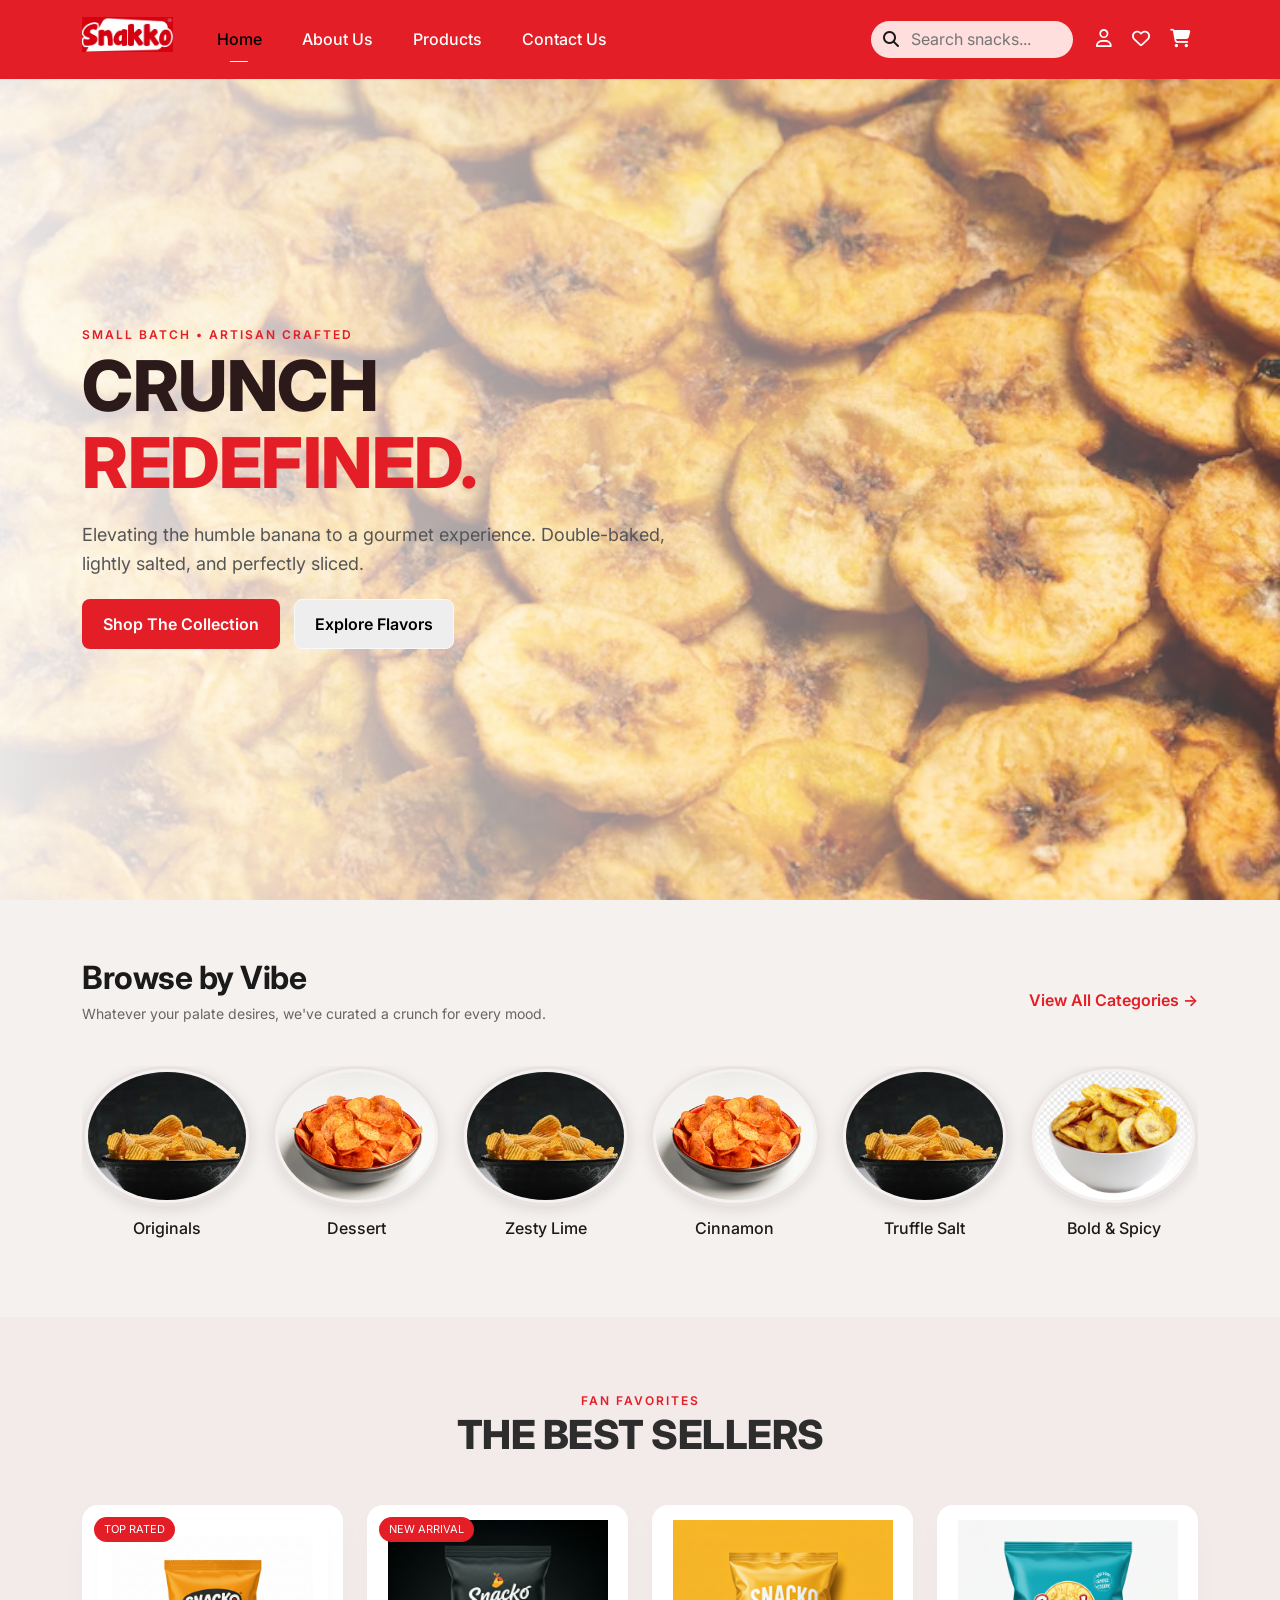
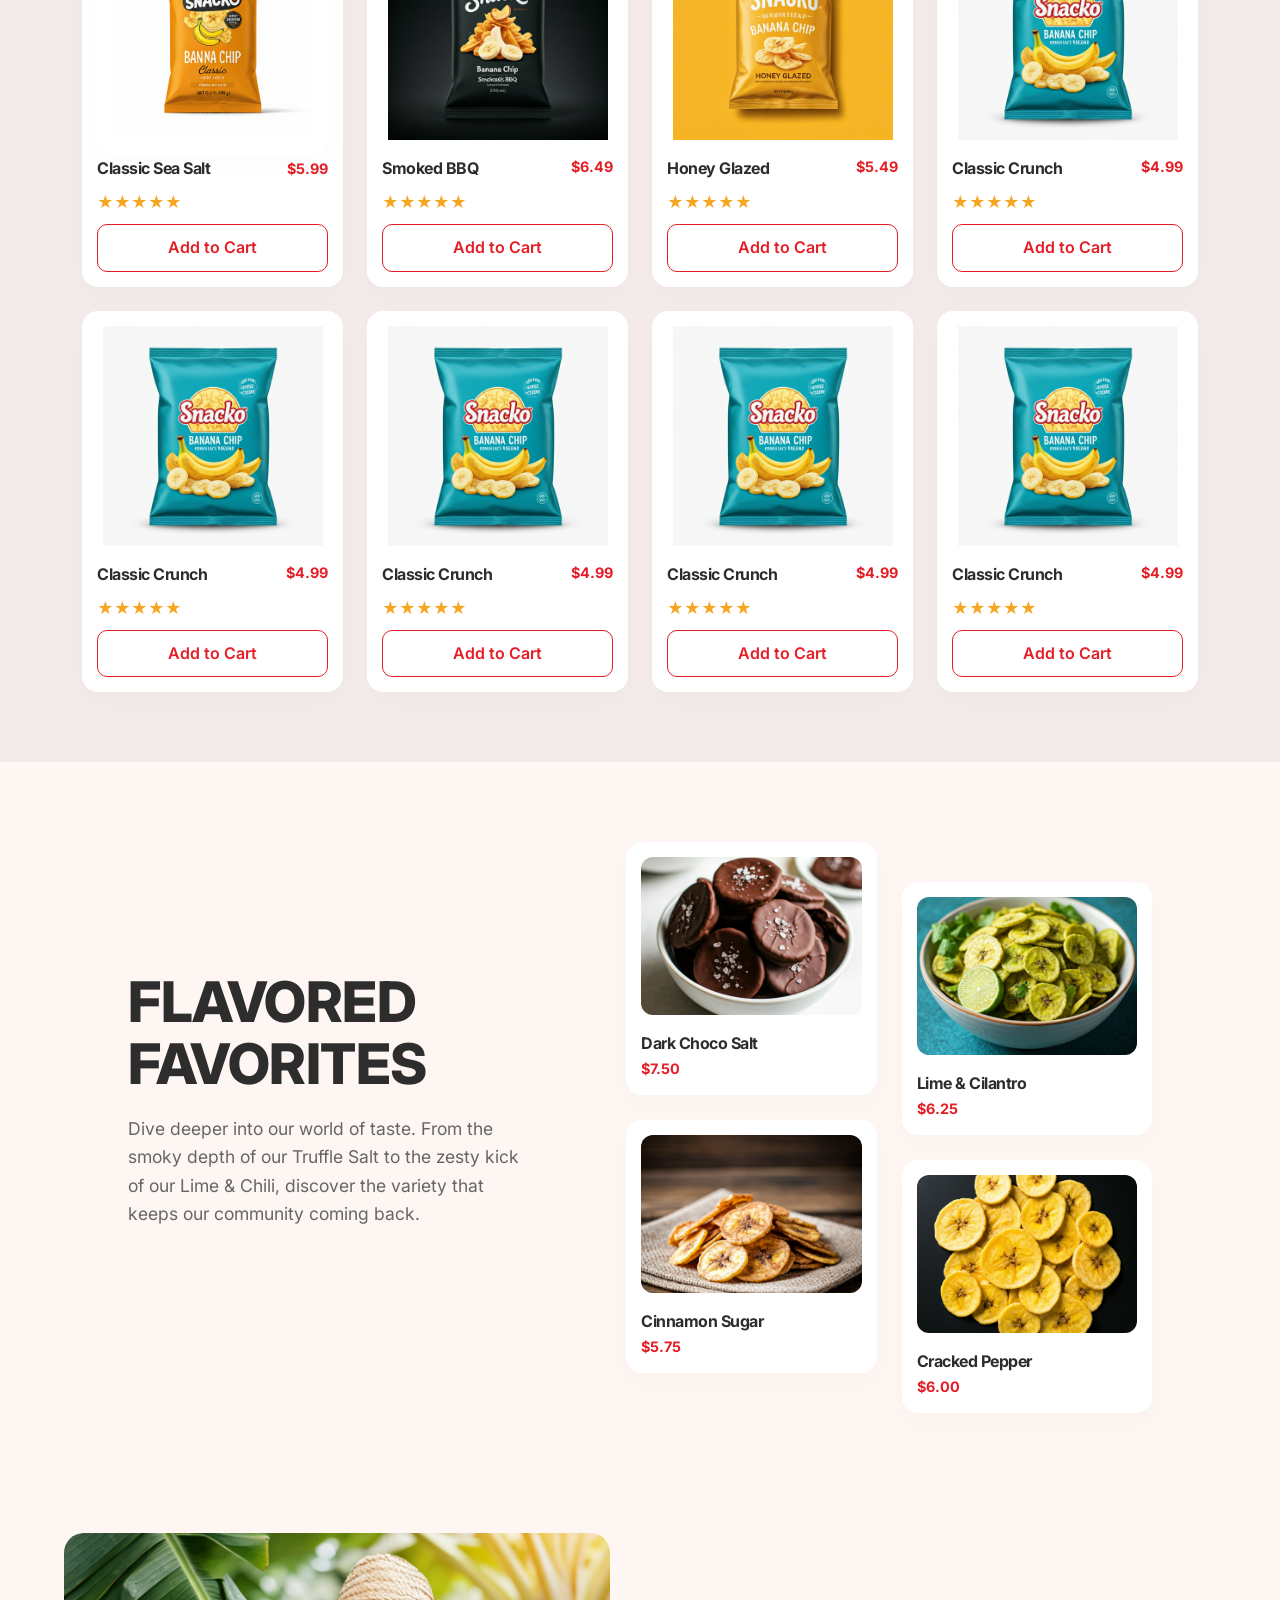
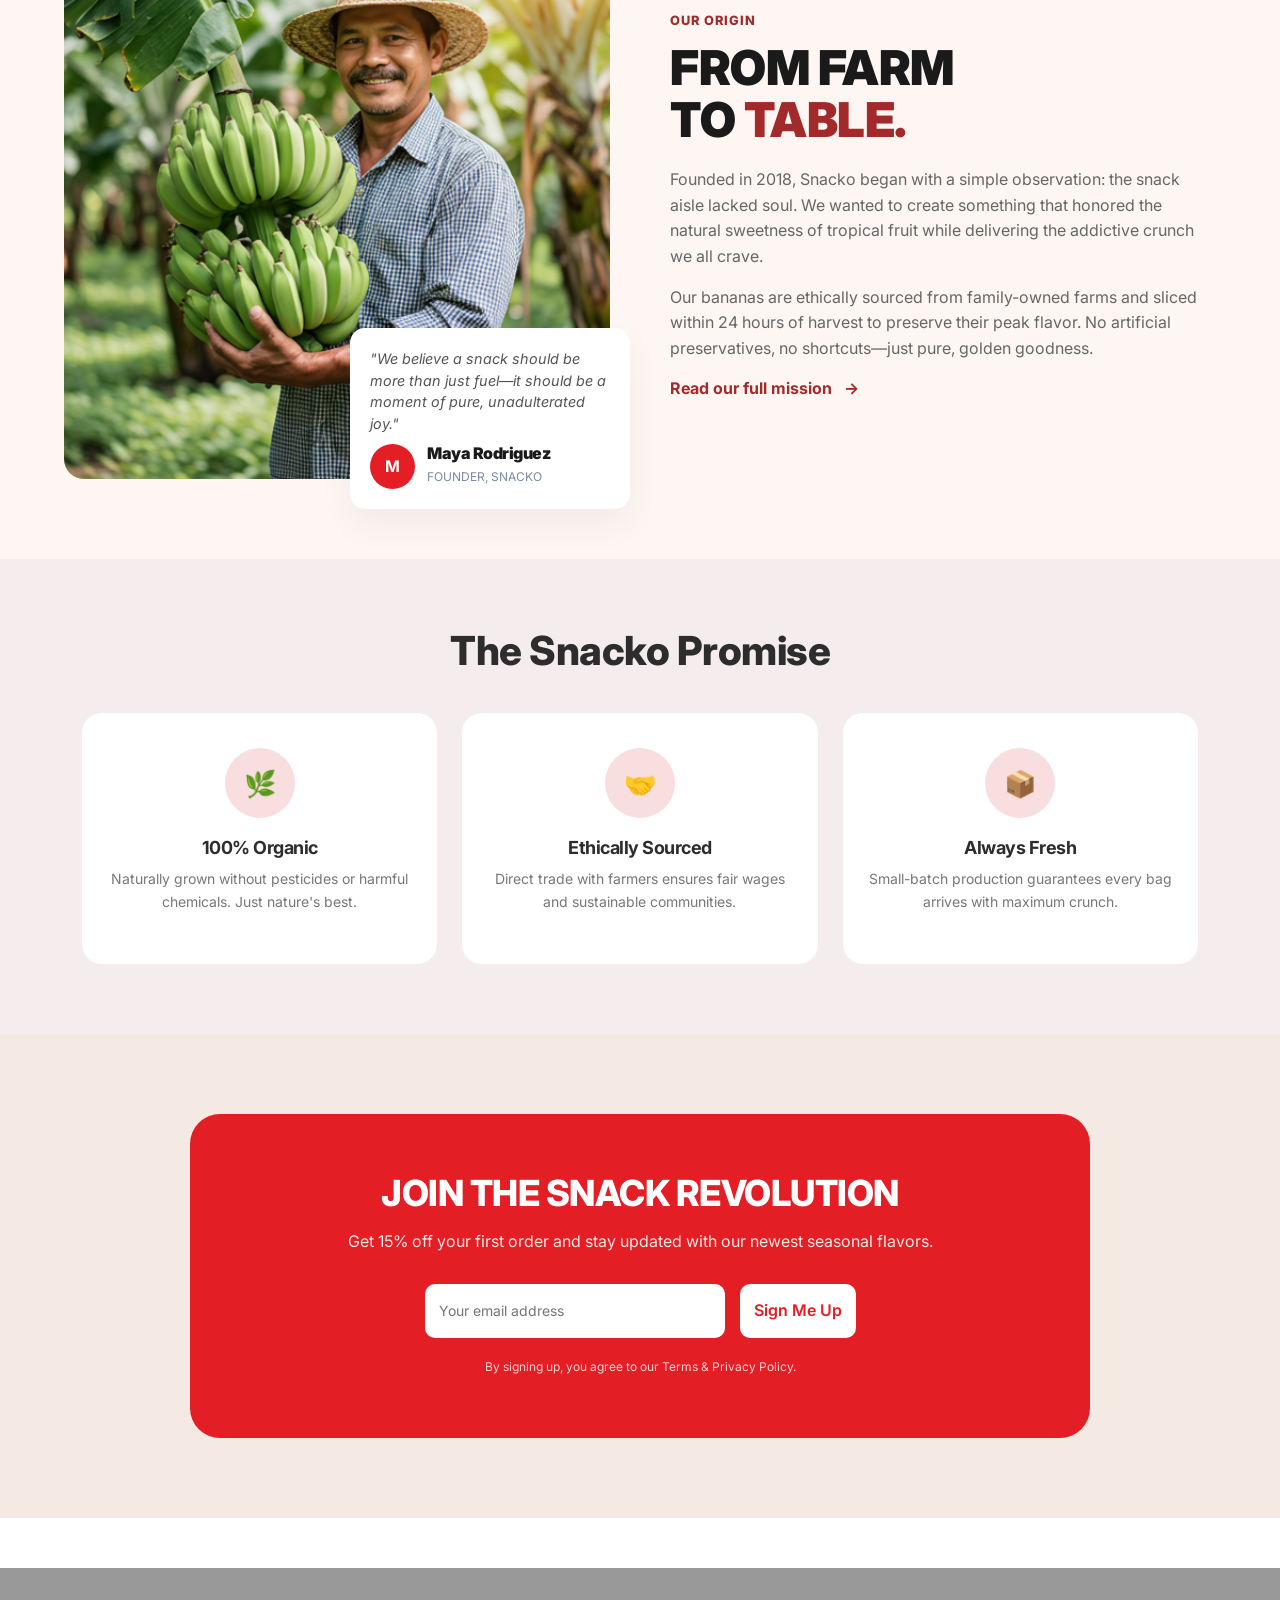
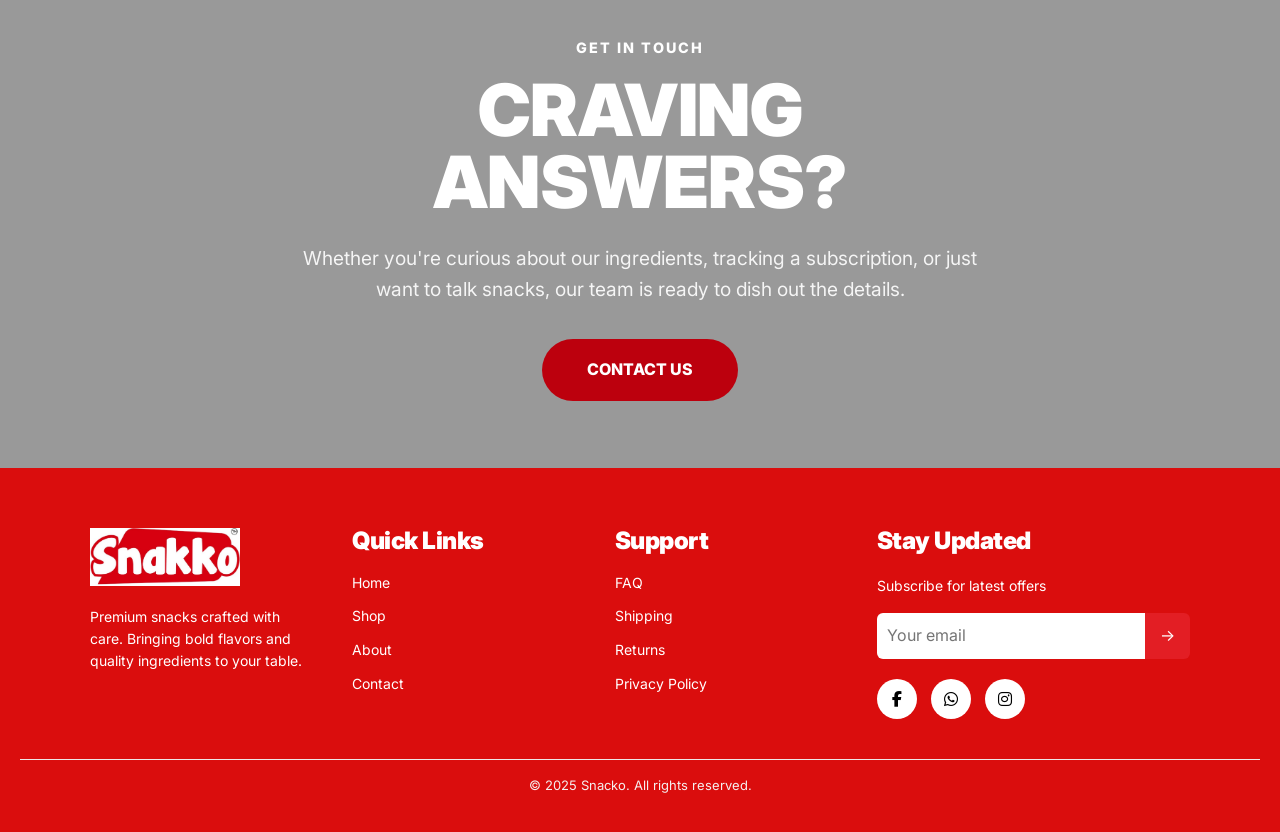
==== index.html @ 6fa53e46 "first commit" ====
<!DOCTYPE html>
<html lang="en">
<head>
    <meta charset="UTF-8">
    <meta name="viewport" content="width=device-width, initial-scale=1.0">
    <title>Snacko</title>
    <link href="https://cdn.jsdelivr.net/npm/bootstrap@5.3.8/dist/css/bootstrap.min.css" rel="stylesheet"
        integrity="sha384-sRIl4kxILFvY47J16cr9ZwB07vP4J8+LH7qKQnuqkuIAvNWLzeN8tE5YBujZqJLB" crossorigin="anonymous">
          <!-- Bootstrap Icons -->
  <link
    rel="stylesheet"
    href="https://cdn.jsdelivr.net/npm/bootstrap-icons@1.11.3/font/bootstrap-icons.min.css"
  />
    <!-- Icons -->
  <link href="https://cdnjs.cloudflare.com/ajax/libs/font-awesome/6.5.0/css/all.min.css" rel="stylesheet">

  
  <link rel="stylesheet" href="https://cdnjs.cloudflare.com/ajax/libs/OwlCarousel2/2.3.4/assets/owl.carousel.min.css">
<link rel="stylesheet" href="https://cdnjs.cloudflare.com/ajax/libs/OwlCarousel2/2.3.4/assets/owl.theme.default.min.css">
        <link rel="stylesheet" href="css/home.css">
         <link rel="stylesheet" href="css/nav.css">
</head>
<style>
  
.contact-banner {
  /* Replace with your actual background image URL */
  background-image: url('images/bg1.jpg'); 
  background-size: cover;
  background-position: center;
  background-attachment: fixed; /* Optional: creates a subtle parallax effect */
  min-height: 500px;
  position: relative;
  display: flex;
  align-items: center;
  justify-content: center;
  font-family: 'Inter', sans-serif;
}
</style>
<body>
<nav class="navbar navbar-expand-lg custom-navbar fixed-top">
  <div class="container d-flex align-items-center justify-content-between">

    <!-- Logo -->
    <a class="navbar-brand d-flex align-items-center" href="#">
      <img src="images/redlogo.jpeg" alt="Logo" class="logo">
    </a>

    <!-- Right Side (Mobile Icons + Search + Toggler) -->
    <div class="d-flex align-items-center gap-2">

      <!-- Mobile Search Icon -->
      <div class="mobile-search d-lg-none">
        <i class="fas fa-search" id="searchToggle"></i>
      </div>

      <!-- Icons (Mobile Only) -->
      <div class="icons d-flex d-lg-none align-items-center">
        <i class="far fa-user"></i>
        <i class="far fa-heart"></i>
        <div class="cart-icon">
          <i class="fas fa-shopping-cart"></i>
        </div>
      </div>

      <!-- Toggler -->
      <button class="navbar-toggler border-0 shadow-none p-0"
        type="button"
        data-bs-toggle="collapse"
        data-bs-target="#navbarContent">
        <i class="fas fa-bars text-white"></i>
      </button>

    </div>

    <!-- Menu -->
    <div class="collapse navbar-collapse justify-content-center" id="navbarContent">
      
      <ul class="navbar-nav mb-2 mb-lg-0 text-center">
        <li class="nav-item"><a class="nav-link active" href="#">Home</a></li>
        <li class="nav-item"><a class="nav-link" href="#">About Us</a></li>
        <li class="nav-item"><a class="nav-link" href="#">Products</a></li>
        <li class="nav-item"><a class="nav-link" href="#">Contact Us</a></li>
      </ul>

      <!-- Desktop Right Section -->
      <div class="d-lg-flex d-none align-items-center right-section ms-auto">

        <div class="search-box">
          <i class="fas fa-search"></i>
          <input type="text" placeholder="Search snacks...">
        </div>

        <div class="icons">
          <i class="far fa-user"></i>
          <i class="far fa-heart"></i>
          
            <i class="fas fa-shopping-cart"></i>
          
        </div>

      </div>
    </div>

  </div>
</nav>

<!-- ✅ Mobile Search Box OUTSIDE NAVBAR -->
<div class="mobile-search-box" id="mobileSearchBox">
  <input type="text" placeholder="Search snacks...">
</div>



<section class="hero-slider owl-carousel">

  <!-- Slide 1 -->
<div class="hero-slide" style="background-image: url('images/bg.avif');">

    <div class="container">
      <div class="hero-content">

        <span class="hero-top">SMALL BATCH • ARTISAN CRAFTED</span>

        <h1>
          CRUNCH <br>
          <span>REDEFINED.</span>
        </h1>

        <p>
          Elevating the humble banana to a gourmet experience.
          Double-baked, lightly salted, and perfectly sliced.
        </p>

        <div class="hero-buttons">
          <a href="#" class="btn btn-red">Shop The Collection</a>
          <a href="#" class="btn btn-light">Explore Flavors</a>
        </div>

      </div>
    </div>
  </div>

  <!-- Slide 2 -->
  <div class="hero-slide" style="background-image: url('images/bg1.jpg');">
    <div class="container">
      <div class="hero-content">
        <span class="hero-top">PREMIUM SNACKS</span>
        <h1>PURE <span>TASTE.</span></h1>
        <p>Crafted for perfection and crunch lovers.</p>

        <div class="hero-buttons">
          <a href="#" class="btn btn-red">Shop Now</a>
        </div>
      </div>
    </div>
  </div>

</section>


<section class="category-section">
  <div class="container">

    <!-- Heading -->
    <div class="d-flex justify-content-between align-items-center mb-4 flex-wrap">
      <div>
        <h2 class="category-title">Browse by Vibe</h2>
        <p class="category-sub">Whatever your palate desires, we've curated a crunch for every mood.</p>
      </div>

      <a href="#" class="view-all">View All Categories →</a>
    </div>

    <!-- Owl Carousel -->
    <div class="owl-carousel category-slider">

      <div class="category-item">
        <img src="images/category.avif" alt="">
        <p>Bold & Spicy</p>
      </div>

      <div class="category-item">
        <img src="images/cat1.jpg" alt="">
        <p>Originals</p>
      </div>

      <div class="category-item">
        <img src="images/cat2.webp" alt="">
        <p>Dessert</p>
      </div>

      <div class="category-item">
        <img src="images/cat1.jpg" alt="">
        <p>Zesty Lime</p>
      </div>

      <div class="category-item">
        <img src="images/cat2.webp" alt="">
        <p>Cinnamon</p>
      </div>

      <div class="category-item">
        <img src="images/cat1.jpg" alt="">
        <p>Truffle Salt</p>
      </div>

    </div>

  </div>
</section>
<section class="best-sellers">
  <div class="container">

    <!-- Heading -->
    <div class="text-center mb-5">
      <span class="section-sub">FAN FAVORITES</span>
      <h2 class="section-title">THE BEST SELLERS</h2>
    </div>

    <!-- Products -->
<div class="row g-4">

      <!-- Card 1 -->
<div class="col-6 col-md-6 col-lg-3">
        <div class="product-card">

          <span class="badge-top">TOP RATED</span>

          <div  class="product-card light">
            <img src="images/prdt.png" alt="">
          </div>

          <div class="product-info">
            <div class="d-flex justify-content-between align-items-center">
              <h6>Classic Sea Salt</h6>
              <span class="price">$5.99</span>
            </div>

            <div class="rating">
              ★★★★★
            </div>

            <button class="btn-cart">Add to Cart</button>
          </div>

        </div>
      </div>

      <!-- Card 2 -->
      <div class="col-6 col-md-6 col-lg-3">
        <div class="product-card dark">
          <span class="badge-top">NEW ARRIVAL</span>

          <div class="product-img">
            <img src="images/prdt1.png" alt="">
          </div>

          <div class="product-info">
            <div class="d-flex justify-content-between">
              <h6>Smoked BBQ</h6>
              <span class="price">$6.49</span>
            </div>

            <div class="rating">★★★★★</div>
            <button class="btn-cart">Add to Cart</button>
          </div>
        </div>
      </div>

      <!-- Card 3 -->
      <div class="col-6 col-md-6 col-lg-3">
        <div class="product-card yellow">

          <div class="product-img">
            <img src="images/prdt3.png" alt="">
          </div>

          <div class="product-info">
            <div class="d-flex justify-content-between">
              <h6>Honey Glazed</h6>
              <span class="price">$5.49</span>
            </div>

            <div class="rating">★★★★★</div>
            <button class="btn-cart">Add to Cart</button>
          </div>
        </div>
      </div>

      <!-- Card 4 -->
<div class="col-6 col-md-6 col-lg-3">
        <div class="product-card">

          <div class="product-img">
            <img src="prdt4.png" alt="">
          </div>

          <div class="product-info">
            <div class="d-flex justify-content-between">
              <h6>Classic Crunch</h6>
              <span class="price">$4.99</span>
            </div>

            <div class="rating">★★★★★</div>
            <button class="btn-cart">Add to Cart</button>
          </div>
        </div>
      </div>
      <div class="col-6 col-md-6 col-lg-3">
        <div class="product-card">

          <div class="product-img">
            <img src="prdt4.png" alt="">
          </div>

          <div class="product-info">
            <div class="d-flex justify-content-between">
              <h6>Classic Crunch</h6>
              <span class="price">$4.99</span>
            </div>

            <div class="rating">★★★★★</div>
            <button class="btn-cart">Add to Cart</button>
          </div>
        </div>
      </div>
      <div class="col-6 col-md-6 col-lg-3">
        <div class="product-card">

          <div class="product-img">
            <img src="prdt4.png" alt="">
          </div>

          <div class="product-info">
            <div class="d-flex justify-content-between">
              <h6>Classic Crunch</h6>
              <span class="price">$4.99</span>
            </div>

            <div class="rating">★★★★★</div>
            <button class="btn-cart">Add to Cart</button>
          </div>
        </div>
      </div>
      <div class="col-6 col-md-6 col-lg-3">
        <div class="product-card">

          <div class="product-img">
            <img src="prdt4.png" alt="">
          </div>

          <div class="product-info">
            <div class="d-flex justify-content-between">
              <h6>Classic Crunch</h6>
              <span class="price">$4.99</span>
            </div>

            <div class="rating">★★★★★</div>
            <button class="btn-cart">Add to Cart</button>
          </div>
        </div>
      </div>
      <div class="col-6 col-md-6 col-lg-3">
        <div class="product-card">

          <div class="product-img">
            <img src="prdt4.png" alt="">
          </div>

          <div class="product-info">
            <div class="d-flex justify-content-between">
              <h6>Classic Crunch</h6>
              <span class="price">$4.99</span>
            </div>

            <div class="rating">★★★★★</div>
            <button class="btn-cart">Add to Cart</button>
          </div>
        </div>
      </div>

    </div>

  </div>
</section>

<section class="flavor-showcase">
  <div class="content-wrapper">
    
    <div class="info-side">
      <h1>FLAVORED<br>FAVORITES</h1>
      <p>Dive deeper into our world of taste. From the smoky depth of our Truffle Salt to the zesty kick of our Lime & Chili, discover the variety that keeps our community coming back.</p>
    </div>

    <div class="grid-side">
      
      <div class="product-card">
        <div class="img-box"><img src="dark.png" alt="Dark Choco"></div>
        <h6>Dark Choco Salt</h6>
        <span class="price">$7.50</span>
      </div>

      <div class="product-card staggered">
        <div class="img-box"><img src="lemon.png" alt="Lime"></div>
        <h6>Lime & Cilantro</h6>
        <span class="price">$6.25</span>
      </div>

      <div class="product-card">
        <div class="img-box"><img src="cinnamon.png" alt="Cinnamon"></div>
        <h6>Cinnamon Sugar</h6>
        <span class="price">$5.75</span>
      </div>

      <div class="product-card staggered">
        <div class="img-box"><img src="cracked.png" alt="pepper"></div>
        <h6>Cracked Pepper</h6>
        <span class="price">$6.00</span>
      </div>

    </div>
  </div>
</section>




<section class="origin-section">
  <div class="origin-container">
    
    <div class="origin-image-wrapper">
      <img src="images/far.png" alt="Farmer with bananas" class="main-img">
      
      <div class="quote-card">
        <p>"We believe a snack should be more than just fuel—it should be a moment of pure, unadulterated joy."</p>
     <div class="author-info">
    <div class="avatar">M</div>
    
    <div class="details">
      <h4>Maya Rodriguez</h4>
      <span>FOUNDER, SNACKO</span>
    </div>
  </div>
      </div>
      
    </div>

    <div class="origin-text">
      <span class="label">OUR ORIGIN</span>
      <h1>FROM FARM<br>TO <span class="highlight">TABLE.</span></h1>
      
      <p>Founded in 2018, Snacko began with a simple observation: the snack aisle lacked soul. We wanted to create something that honored the natural sweetness of tropical fruit while delivering the addictive crunch we all crave.</p>
      
      <p>Our bananas are ethically sourced from family-owned farms and sliced within 24 hours of harvest to preserve their peak flavor. No artificial preservatives, no shortcuts—just pure, golden goodness.</p>
      
      <a href="#" class="mission-link">Read our full mission &nbsp; <span>&rarr;</span></a>
    </div>

  </div>
</section>
<section class="promise-section">
  <div class="container">
    <h2 class="section-title">The Snacko Promise</h2>

    <div class="promise-grid">

      <!-- CARD 1 -->
      <div class="promise-card">
        <div class="icon-circle">
          🌿
        </div>
        <h4>100% Organic</h4>
        <p>
          Naturally grown without pesticides or harmful chemicals.
          Just nature's best.
        </p>
      </div>

      <!-- CARD 2 -->
      <div class="promise-card">
        <div class="icon-circle">
          🤝
        </div>
        <h4>Ethically Sourced</h4>
        <p>
          Direct trade with farmers ensures fair wages and
          sustainable communities.
        </p>
      </div>

      <!-- CARD 3 -->
      <div class="promise-card">
        <div class="icon-circle">
          📦
        </div>
        <h4>Always Fresh</h4>
        <p>
          Small-batch production guarantees every bag arrives
          with maximum crunch.
        </p>
      </div>

    </div>
  </div>
</section>







<section class="cta-section">
  <div class="cta-box">
    
    <h2>JOIN THE SNACK REVOLUTION</h2>
    
    <p>
      Get 15% off your first order and stay updated with our newest
      seasonal flavors.
    </p>

    <form class="cta-form">
      <input type="email" placeholder="Your email address">
      <button type="submit">Sign Me Up</button>
    </form>

    <small>
      By signing up, you agree to our Terms & Privacy Policy.
    </small>

  </div>
</section>






<section class="contact-banner" style="margin-top: 50px;">
  <div class="banner-overlay">
    <div class="banner-content">
      <span class="banner-label">GET IN TOUCH</span>
      <h2>Craving<br>Answers?</h2>
      <p>Whether you're curious about our ingredients, tracking a subscription, or just want to talk snacks, our team is ready to dish out the details.</p>
      <a href="mailto:hello@snacko.com" class="banner-btn">Contact Us</a>
    </div>
  </div>
</section>


<footer class="footer">
  <div class="footer-container">

    <!-- BRAND -->
    <div class="footer-col">
  <img src="images/whitelogo.jpeg" alt="Snacko Logo" class="footer-logo">

  <p>
    Premium snacks crafted with care. Bringing bold flavors
    and quality ingredients to your table.
  </p>
</div>

    <!-- LINKS -->
    <div class="footer-col">
      <h4>Quick Links</h4>
      <ul>
        <li><a href="#">Home</a></li>
        <li><a href="#">Shop</a></li>
        <li><a href="#">About</a></li>
        <li><a href="#">Contact</a></li>
      </ul>
    </div>

    <!-- SUPPORT -->
    <div class="footer-col">
      <h4>Support</h4>
      <ul>
        <li><a href="#">FAQ</a></li>
        <li><a href="#">Shipping</a></li>
        <li><a href="#">Returns</a></li>
        <li><a href="#">Privacy Policy</a></li>
      </ul>
    </div>

    <!-- NEWSLETTER -->
    <div class="footer-col">
      <h4>Stay Updated</h4>
      <p>Subscribe for latest offers</p>

      <div class="footer-input">
        <input type="email" placeholder="Your email">
        <button>→</button>
      </div>

     <div class="socials">
  <a href="#"><i class="fab fa-facebook-f"></i></a>
  <a href="#"><i class="fab fa-whatsapp"></i></a>
  <a href="#"><i class="fab fa-instagram"></i></a>
</div>
    </div>

  </div>

  <!-- BOTTOM -->
  <div class="footer-bottom">
    <p>© 2025 Snacko. All rights reserved.</p>
  </div>
</footer>


<script src="https://cdn.jsdelivr.net/npm/bootstrap@5.3.2/dist/js/bootstrap.bundle.min.js"></script>
<script src="https://cdnjs.cloudflare.com/ajax/libs/jquery/3.6.0/jquery.min.js"></script>
<script src="https://cdnjs.cloudflare.com/ajax/libs/OwlCarousel2/2.3.4/owl.carousel.min.js"></script>
<script>
window.addEventListener("scroll", function () {
  const navbar = document.querySelector(".custom-navbar");
  navbar.classList.toggle("scrolled", window.scrollY > 50);
});



const searchToggle = document.getElementById("searchToggle");
const searchBox = document.getElementById("mobileSearchBox");

searchToggle.addEventListener("click", () => {
  searchBox.classList.toggle("active");
});

  
$('.hero-slider').owlCarousel({
  items: 1,
  loop: true,
  autoplay: true,
  autoplayTimeout: 4000,
  nav: false,
  dots: true
});








$('.category-slider').owlCarousel({
  loop: true,
  margin: 20,
  autoplay: true,
  autoplayTimeout: 2000,
  autoplayHoverPause: true,
  smartSpeed: 800,

  responsive: {
    0: {
      items: 2
    },
    576: {
      items: 3
    },
    768: {
      items: 4
    },
    992: {
      items: 5
    },
    1200: {
      items: 6
    }
  }
});

</script>
</body>
</html>
---- css/home.css ----
/* Import Inter from Google Fonts */
@import url('https://fonts.googleapis.com/css2?family=Inter:wght@400;500;600;700;800;900&display=swap');

/* Apply to the entire project */
* {
  margin: 0;
  padding: 0;
  box-sizing: border-box;
  font-family: 'Inter', sans-serif; /* This makes all text use the same font */
  -webkit-font-smoothing: antialiased;
  -moz-osx-font-smoothing: grayscale;
}

/* Base styles for standard elements to ensure consistency */
body {
  line-height: 1.6;
  color: #1a1a1a;
  background-color: #ffffff;
}

h1, h2, h3, h4, h5, h6 {
  font-weight: 900; /* Keeps your headings bold and punchy like the brand */
  line-height: 1.1;
  letter-spacing: -0.5px;
}

a {
  text-decoration: none;
  color: inherit;
  font-family: 'Inter', sans-serif;
}

button, input, textarea, select {
  font-family: 'Inter', sans-serif; /* Prevents browsers from using default fonts in forms */
}


/* Hero Section */
.hero-slider {
  position: relative;
}

.hero-slide {
  height: 100vh;
  background-size: cover;
  background-position: center;
  position: relative;
  display: flex;
  align-items: center;
}

/* Overlay for readability */
.hero-slide::before {
  content: "";
  position: absolute;
  inset: 0;
  background: linear-gradient(to right, rgba(255,255,255,0.9), rgba(255,255,255,0.2));
}

.hero-content {
  position: relative;
  max-width: 600px;
  z-index: 2;
}

/* Top text */
.hero-top {
  color: #e41e26;
  font-size: 12px;
  letter-spacing: 2px;
  font-weight: 600;
}

/* Heading */
.hero-content h1 {
  font-size: 70px;
  font-weight: 800;
  color: #2c1a1a;
  line-height: 1.1;
}

.hero-content h1 span {
  color: #e41e26;
}

/* Paragraph */
.hero-content p {
  font-size: 18px;
  color: #555;
  margin: 20px 0;
}

/* Buttons */
.hero-buttons .btn {
  padding: 12px 20px;
  border-radius: 8px;
  margin-right: 10px;
  font-weight: 600;
}

.btn-red {
  background: #e41e26;
  color: #fff;
}

.btn-light {
  background: #eee;
  color: #000;
}

/* Owl Dots */
.owl-dots {
  position: absolute;
  bottom: 20px;
  left: 50%;
  transform: translateX(-50%);
}

.owl-dots .owl-dot span {
  width: 10px;
  height: 10px;
  background: #ccc;
}

.owl-dots .owl-dot.active span {
  background: #e41e26;
}





@media (max-width: 768px) {
  .hero-slide {
    height: 80vh;
    margin-top: 60px;
  }

  .hero-content h1 {
    font-size: 40px;
  }

  .hero-content p {
    font-size: 14px;
  }
}













.category-section {
  background: #f5f1ef;
  padding: 60px 0;
}

/* Heading */
.category-title {
  font-size: 32px;
  font-weight: 700;
}

.category-sub {
  color: #666;
  font-size: 14px;
}

.view-all {
  color: #e41e26;
  font-weight: 600;
  text-decoration: none;
}

/* Category Items */
.category-item {
  text-align: center;
}

.category-item img {
  width: 140px;
  height: 140px;
  object-fit: cover;

  border-radius: 50%;          /* Makes it round */
  border: 3px solid #e9e2e2;      /* White border */
  box-shadow: 0 4px 15px rgba(0,0,0,0.1); /* Soft shadow */

  padding: 3px;                /* Inner spacing (optional premium look) */
             /* Ensures clean border */
}

.category-item {
  display: flex;
  flex-direction: column;
  align-items: center;
}

.category-item:hover img {
  transform: scale(1.05);
}

.category-item p {
  margin-top: 10px;
  font-weight: 500;
}

/* Mobile */
@media (max-width: 768px) {
  .category-item img {
    width: 100px;
    height: 100px;
  }
}


@media (max-width: 768px) {
  .category-item img {
    width: 140px;
    height: 140px;
    border: 2px solid #faeeee;
  }
}










/* Section */
.best-sellers {
  background: #f3eaea;
  padding: 70px 0;
}

/* Heading */
.section-sub {
  color: #e41e26;
  font-size: 12px;
  letter-spacing: 2px;
  font-weight: 600;
}

.section-title {
  font-size: 40px;
  font-weight: 800;
}

/* Card */
.product-card {
  border-radius: 16px;
  padding: 15px;
  position: relative;
  transition: 0.3s;
  height: 100%;

  display: flex;
  flex-direction: column;
  justify-content: space-between;
background: #fff;
  overflow: hidden; /* IMPORTANT */
}

/* Default background */
.product-card.light {
  background: #ffffff;
}

.product-card:hover {
  transform: translateY(-6px);
}

/* Variants (FULL BACKGROUND FIXED) */
.product-card.dark {
  background: #fff;
 
}

.product-card.yellow {
  background: #fff;
}

/* Optional: Gradient style (more premium like your image) */
.product-card.yellow.gradient {
  background: linear-gradient(to bottom, #f6b21a 65%, #ffffff 35%);
}

.product-card.dark.gradient {
  background: linear-gradient(to bottom, #000000 65%, #ffffff 35%);
}

/* Badge */
.badge-top {
  position: absolute;
  top: 12px;
  left: 12px;
  background: #e41e26;
  color: #fff;
  padding: 4px 10px;
  font-size: 11px;
  border-radius: 20px;
  z-index: 2;
}

/* Image */
.product-img {
  text-align: center;
  margin-bottom: 15px;
  background: transparent;
}

.product-img img {
  max-width: 100%;
  height: 220px;
  object-fit: contain;
}

/* Info */
.product-info {
  margin-top: auto;
}

.product-info h6 {
  font-weight: 600;
  margin: 0;
}

/* Price */
.price {
  color: #e41e26;
  font-weight: 700;
}



/* Rating */
.rating {
  color: #f5a623;
  margin: 8px 0;
}

/* Button */
.btn-cart {
  width: 100%;
  padding: 10px;
  border: 1px solid #e41e26;
  border-radius: 10px;
  background: transparent;
  color: #e41e26;
  font-weight: 600;
  transition: 0.3s;
}

.btn-cart:hover {
  background: #e41e26;
  color: #fff;
}





/* Mobile */
@media (max-width: 768px) {
  .section-title {
    font-size: 28px;
  }

  .product-img img {
    height: 140px;
  }
}








:root {
  --bg-color: #fef6f3; /* The light cream background */
  --price-red: #a52a2a;
  --text-dark: #2d2d2d;
  --card-radius: 20px;
}

.flavor-showcase {
  background-color: var(--bg-color);
  padding: 80px 10%;
  font-family: 'Inter', sans-serif; /* A clean sans-serif is key */
}

.content-wrapper {
  display: grid;
  grid-template-columns: 1fr 1.2fr; /* Text side slightly smaller than grid side */
  gap: 60px;
  align-items: center;
}

/* Typography */
.info-side h1 {
  font-size: 3.5rem;
  font-weight: 800;
  line-height: 1.1;
  color: var(--text-dark);
  margin-bottom: 20px;
}

.info-side p {
  font-size: 1.1rem;
  color: #666;
  max-width: 400px;
  line-height: 1.6;
}

/* The Grid */
.grid-side {
  display: grid;
  grid-template-columns: 1fr 1fr;
  gap: 25px;
}

/* The Cards */
.product-card {
  background: white;
  padding: 15px;
  border-radius: var(--card-radius);
  box-shadow: 0 10px 30px rgba(0,0,0,0.02); /* Very subtle shadow */
  transition: transform 0.3s ease;
}

/* This creates the staggered effect shown in your image */
.product-card.staggered {
  transform: translateY(40px);
}

.img-box {
  width: 100%;
  aspect-ratio: 1.4 / 1; /* Keeps images consistent */
  overflow: hidden;
  border-radius: 12px;
  margin-bottom: 15px;
}

.img-box img {
  width: 100%;
  height: 100%;
  object-fit: cover;
}

.product-card h6 {
  font-size: 1rem;
  font-weight: 700;
  margin: 5px 0;
  color: var(--text-dark);
}

.price {
  color: var(--price-red);
  font-weight: 600;
  font-size: 0.9rem;
}

/* Responsive: Stack them on mobile */
@media (max-width: 992px) {
  .content-wrapper {
    grid-template-columns: 1fr;
  }
  
  .product-card.staggered {
    transform: translateY(0); /* Remove stagger on mobile for better flow */
  }
}


@media (max-width: 768px) {
  /* Stack the main sections (Text on top, Grid on bottom) */
  .content-wrapper {
    grid-template-columns: 1fr;
    text-align: center;
    gap: 30px;
  }

  /* Keep the products in two neat columns */
  .grid-side {
    grid-template-columns: 1fr 1fr; 
    gap: 12px; /* Tighter gap for smaller screens */
  }

  /* Reset the stagger so they align perfectly in the rows */
  .product-card.staggered {
    transform: translateY(0); 
  }

  /* Shrink text slightly so it fits the smaller cards */
  .product-card h6 {
    font-size: 0.9rem;
  }

  .price {
    font-size: 0.85rem;
  }

  /* Adjust padding so the cards have more room */
  .flavor-showcase {
    padding: 40px 15px;
  }
}

















.origin-section {
  background-color: #fef6f3;
  padding: 80px 5%; /* reduced for better mobile fit */
  font-family: 'Inter', sans-serif;
}

.origin-container {
  display: flex;
  align-items: center;
  gap: 60px;
}

/* IMAGE SIDE */
.origin-image-wrapper {
  flex: 1;
  position: relative;
}

.main-img {
  width: 100%;
  border-radius: 20px;
  display: block;
}

/* QUOTE CARD */
.quote-card {
  position: absolute;
  bottom: -30px;
  right: -20px;
  background: white;
  padding: 20px;
  border-radius: 15px;
  width: 65%;
  max-width: 280px; /* prevents overflow */
  box-shadow: 0 15px 35px rgba(0,0,0,0.05);
}

.quote-card p {
  font-style: italic;
  font-size: 0.9rem;
  line-height: 1.5;
  color: #555;
  margin: 0;
}

/* AUTHOR */
.author-info {
  display: flex;
  align-items: center;
  gap: 12px;
  margin-top: 10px;
}

.avatar {
  width: 45px;
  height: 45px;
  background-color: #e31e24;
  color: white;
  border-radius: 50%;
  display: flex;
  align-items: center;
  justify-content: center;
  font-weight: 700;
  font-size: 1rem;
}

.details h4 {
  margin: 0;
  font-size: 1rem;
}

.details span {
  font-size: 0.75rem;
  color: #7a8ba3;
}

/* TEXT SIDE */
.origin-text {
  flex: 1;
}

.label {
  color: #a32a2a;
  font-weight: 800;
  font-size: 0.8rem;
  letter-spacing: 1px;
  margin-bottom: 10px;
  display: block;
}

.origin-text h1 {
  font-size: 3rem;
  font-weight: 900;
  line-height: 1.1;
  margin-bottom: 20px;
}

.highlight {
  color: #a32a2a;
}

.origin-text p {
  color: #666;
  line-height: 1.6;
  margin-bottom: 15px;
}

.mission-link {
  color: #a32a2a;
  font-weight: 700;
  text-decoration: none;
}

/* ========================= */
/* ✅ TABLET FIX */
/* ========================= */
@media (max-width: 992px) {
  .origin-container {
    flex-direction: column;
    gap: 70px;
    text-align: center;
  }

  .origin-text h1 {
    font-size: 2.5rem;
  }

  .quote-card {
    right: 50%;
    transform: translateX(50%);
    bottom: -40px;
  }
}

/* ========================= */
/* ✅ MOBILE FIX (IMPORTANT) */
/* ========================= */
@media (max-width: 576px) {
  .origin-section {
    padding: 50px 15px;
  }

  .origin-container {
    gap: 60px;
  }

  .origin-text h1 {
    font-size: 2rem;
  }

  /* 🔥 KEY FIX: remove overlap */
  .quote-card {
    position: static;   /* no overlap */
    width: 100%;
    max-width: 100%;
    margin-top: 15px;
    transform: none;
  }

  .origin-image-wrapper {
    display: flex;
    flex-direction: column;
  }

  .main-img {
    border-radius: 15px;
  }
}

















/* SECTION */
.promise-section {
  background: #f5eded;
  padding: 70px 20px;
  text-align: center;
}

/* TITLE */
.section-title {
  font-size: 32px;
  font-weight: 700;
  margin-bottom: 40px;
  color: #2d2d2d;
}

/* GRID */
.promise-grid {
  display: grid;
  grid-template-columns: repeat(3, 1fr);
  gap: 25px;
}

/* CARD */
.promise-card {
  background: #fff;
  padding: 35px 25px;
  border-radius: 20px;
  transition: 0.3s ease;
}

/* HOVER */
.promise-card:hover {
  transform: translateY(-6px);
  box-shadow: 0 12px 25px rgba(0,0,0,0.06);
}

/* ICON */
.icon-circle {
  width: 70px;
  height: 70px;
  margin: 0 auto 20px;
  background: #f8dede;
  border-radius: 50%;
  display: flex;
  align-items: center;
  justify-content: center;
  font-size: 26px;
}

/* TEXT */
.promise-card h4 {
  font-size: 18px;
  font-weight: 700;
  margin-bottom: 10px;
  color: #2d2d2d;
}

.promise-card p {
  font-size: 14px;
  color: #777;
  line-height: 1.6;
}

/* ===================== */
/* TABLET */
/* ===================== */
@media (max-width: 992px) {
  .promise-grid {
    grid-template-columns: repeat(2, 1fr);
  }
}

/* ===================== */
/* MOBILE */
/* ===================== */
@media (max-width: 576px) {
  .promise-grid {
    grid-template-columns: 1fr;
  }

  .section-title {
    font-size: 26px;
  }

  .promise-card {
    padding: 25px 20px;
  }

  .icon-circle {
    width: 60px;
    height: 60px;
    font-size: 22px;
  }
}

















/* SECTION */
.cta-section {
  background: #f5e9e4;
  padding: 80px 20px;
  display: flex;
  justify-content: center;
}

/* RED BOX */
.cta-box {
  background: #e31e24;
  color: #fff;
  text-align: center;
  padding: 60px 40px;
  border-radius: 30px;
  max-width: 900px;
  width: 100%;
}

/* TITLE */
.cta-box h2 {
  font-size: 36px;
  font-weight: 800;
  margin-bottom: 15px;
}

/* TEXT */
.cta-box p {
  font-size: 16px;
  opacity: 0.9;
  margin-bottom: 30px;
  line-height: 1.6;
}

/* FORM */
.cta-form {
  display: flex;
  justify-content: center;
  gap: 15px;
  margin-bottom: 15px;
  flex-wrap: wrap;
}

/* INPUT */
.cta-form input {
  padding: 14px 18px;
  border-radius: 10px;
  border: none;
  width: 300px;
  max-width: 100%;
  outline: none;
  font-size: 14px;
}

/* BUTTON */
.cta-form button {
  background: #fff;
  color: #e31e24;
  border: none;
  padding: 14px 22px;
  border-radius: 10px;
  font-weight: 600;
  cursor: pointer;
  transition: 0.3s;
}

.cta-form button:hover {
  background: #f2f2f2;
}

/* SMALL TEXT */
.cta-box small {
  font-size: 12px;
  opacity: 0.8;
}

/* ===================== */
/* TABLET */
/* ===================== */
@media (max-width: 768px) {
  .cta-box {
    padding: 50px 25px;
  }

  .cta-box h2 {
    font-size: 28px;
  }
}

/* ===================== */
/* MOBILE */
/* ===================== */
@media (max-width: 480px) {

  .cta-box {
    border-radius: 20px;
    padding: 40px 20px;
  }

  .cta-box h2 {
    font-size: 22px;
  }

  .cta-box p {
    font-size: 14px;
  }

  /* STACK INPUT + BUTTON */
  .cta-form {
    flex-direction: column;
    gap: 10px;
  }

  .cta-form input {
    width: 100%;
  }

  .cta-form button {
    width: 100%;
  }
}



















/* ================= NAVBAR FIX ================= */
body {
  padding-top: 70px;
}

/* ================= HERO SECTION ================= */
.hero-slider {
  position: relative;
}

.hero-slide {
  height: calc(100vh - 70px);
  background-size: cover;
  background-position: center;
  display: flex;
  align-items: center;
  position: relative;
}

.hero-slide::before {
  content: "";
  position: absolute;
  inset: 0;
  background: linear-gradient(to right, rgba(255,255,255,0.9), rgba(255,255,255,0.2));
}

.hero-content {
  position: relative;
  max-width: 600px;
  z-index: 2;
}

.hero-top {
  color: #e41e26;
  font-size: 12px;
  letter-spacing: 2px;
  font-weight: 600;
}

.hero-content h1 {
  font-size: 70px;
  font-weight: 800;
  line-height: 1.1;
  color: #2c1a1a;
}

.hero-content h1 span {
  color: #e41e26;
}

.hero-content p {
  font-size: 18px;
  color: #555;
  margin: 20px 0;
}

.hero-buttons .btn {
  padding: 12px 20px;
  border-radius: 8px;
  margin-right: 10px;
  font-weight: 600;
}

.btn-red {
  background: #e41e26;
  color: #fff;
}

.btn-light {
  background: #eee;
}

/* ================= CATEGORY ================= */
.category-section {
  background: #f5f1ef;
  padding: 60px 0;
}

.category-title {
  font-size: 32px;
  font-weight: 700;
}

.category-sub {
  color: #666;
  font-size: 14px;
}

.view-all {
  color: #e41e26;
  font-weight: 600;
  text-decoration: none;
}

.category-item {
  display: flex;
  flex-direction: column;
  align-items: center;
}

.category-item img {
  width: 140px;
  height: 140px;
  border-radius: 50%;
  object-fit: cover;
  border: 3px solid #e9e2e2;
  box-shadow: 0 4px 15px rgba(0,0,0,0.1);
  transition: 0.3s;
}

.category-item:hover img {
  transform: scale(1.05);
}

.category-item p {
  margin-top: 10px;
}

/* ================= BEST SELLERS ================= */
.best-sellers {
  background: #f3eaea;
  padding: 70px 0;
}

.section-sub {
  color: #e41e26;
  font-size: 12px;
  letter-spacing: 2px;
}

.section-title {
  font-size: 40px;
  font-weight: 800;
}

.product-card {
  border-radius: 16px;
  padding: 15px;
  display: flex;
  flex-direction: column;
  justify-content: space-between;
  transition: 0.3s;
  height: 100%;
  overflow: hidden;
}


.price {
  color: #e41e26;
  font-weight: 700;
}

.rating {
  color: #f5a623;
}

.btn-cart {
  width: 100%;
  padding: 10px;
  border: 1px solid #e41e26;
  border-radius: 10px;
  background: transparent;
  color: #e41e26;
  transition: 0.3s;
}

.btn-cart:hover {
  background: #e41e26;
  color: #fff;
}

/* ================= FLAVOR SECTION ================= */
.flavor-showcase {
  background: #fef6f3;
  padding: 80px 10%;
}

.content-wrapper {
  display: grid;
  grid-template-columns: 1fr 1.2fr;
  gap: 60px;
}

.grid-side {
  display: grid;
  grid-template-columns: 1fr 1fr;
  gap: 25px;
}

.product-card.staggered {
  transform: translateY(40px);
}

/* ================= ORIGIN ================= */
.origin-section {
  background: #fef6f3;
  padding: 80px 5%;
}

.origin-container {
  display: flex;
  gap: 60px;
}

.quote-card {
  position: absolute;
  bottom: -30px;
  right: -20px;
  background: #fff;
  padding: 20px;
  border-radius: 15px;
}

/* ================= PROMISE ================= */
.promise-section {
  background: #f5eded;
  padding: 70px 20px;
}

.promise-grid {
  display: grid;
  grid-template-columns: repeat(3, 1fr);
  gap: 25px;
}

/* ================= CTA ================= */
.cta-section {
  background: #f5e9e4;
  padding: 80px 20px;
}

.cta-box {
  background: #e31e24;
  color: #fff;
  padding: 60px 40px;
  border-radius: 30px;
}

.cta-form {
  display: flex;
  gap: 15px;
  flex-wrap: wrap;
}

.cta-form input {
  width: 100%;
  max-width: 300px;
  padding: 14px;
  border-radius: 10px;
  border: none;
}

.cta-form button {
  background: #fff;
  color: #e31e24;
  padding: 14px;
  border-radius: 10px;
}

/* ================= RESPONSIVE ================= */

/* Tablet */
@media (max-width: 992px) {
  .content-wrapper {
    grid-template-columns: 1fr;
  }

  .origin-container {
    flex-direction: column;
  }

  .promise-grid {
    grid-template-columns: repeat(2, 1fr);
  }
}

/* Mobile */
@media (max-width: 768px) {

  .hero-content h1 {
    font-size: 40px;
  }

  .category-item img {
    width: 110px;
    height: 110px;
  }

  .grid-side {
    gap: 12px;
  }

  .flavor-showcase {
    padding: 40px 15px;
  }
}

/* Small Mobile */
@media (max-width: 480px) {

  .hero-content h1 {
    font-size: 32px;
  }

  .grid-side {
    grid-template-columns: 1fr;
  }

  .promise-grid {
    grid-template-columns: 1fr;
  }

  .cta-form {
    flex-direction: column;
  }
}















.contact-banner {
  /* Replace with your actual background image URL */
  background-image: url('images/bg1.jpg'); 
  background-size: cover;
  background-position: center;
  background-attachment: fixed; /* Optional: creates a subtle parallax effect */
  min-height: 500px;
  position: relative;
  display: flex;
  align-items: center;
  justify-content: center;
  font-family: 'Inter', sans-serif;
}

.banner-overlay {
  background: rgba(0, 0, 0, 0.4); /* Darkens the image so text is readable */
  position: absolute;
  top: 0;
  left: 0;
  width: 100%;
  height: 100%;
  display: flex;
  align-items: center;
  justify-content: center;
  padding: 40px 20px;
}

.banner-content {
  text-align: center;
  max-width: 700px;
  color: #ffffff;
}

.banner-label {
  font-weight: 800;
  font-size: 0.9rem;
  letter-spacing: 2px;
  display: block;
  margin-bottom: 15px;
}

.banner-content h2 {
  font-size: 4.5rem; /* Large, punchy heading */
  font-weight: 900;
  line-height: 1;
  margin-bottom: 25px;
  text-transform: uppercase;
}

.banner-content p {
  font-size: 1.2rem;
  line-height: 1.6;
  margin-bottom: 35px;
  opacity: 0.9;
}

.banner-btn {
  display: inline-block;
  background-color: #bc000d; /* Brand Red */
  color: white;
  padding: 18px 45px;
  border-radius: 50px;
  text-decoration: none;
  font-weight: 800;
  text-transform: uppercase;
  transition: transform 0.3s ease;
}

.banner-btn:hover {
  transform: scale(1.05);
  background-color: #e31e24;
}

/* --- RESPONSIVE DESIGN --- */

@media (max-width: 768px) {
  .contact-banner {
    min-height: 400px;
    background-attachment: scroll; /* Smoother on mobile */
  }

  .banner-content h2 {
    font-size: 3rem;
  }

  .banner-content p {
    font-size: 1rem;
  }
}

@media (max-width: 480px) {
  .banner-content h2 {
    font-size: 2.5rem;
  }
  
  .banner-btn {
    padding: 15px 35px;
    width: 100%; /* Full width button for easier tapping */
  }
}
---- css/nav.css ----
/* Import Inter from Google Fonts */
@import url('https://fonts.googleapis.com/css2?family=Inter:wght@400;500;600;700;800;900&display=swap');

/* Apply to the entire project */
* {
  margin: 0;
  padding: 0;
  box-sizing: border-box;
  font-family: 'Inter', sans-serif; /* This makes all text use the same font */
  -webkit-font-smoothing: antialiased;
  -moz-osx-font-smoothing: grayscale;
}

/* Base styles for standard elements to ensure consistency */
body {
  line-height: 1.6;
  color: #1a1a1a;
  background-color: #ffffff;
}

h1, h2, h3, h4, h5, h6 {
  font-weight: 900; /* Keeps your headings bold and punchy like the brand */
  line-height: 1.1;
  letter-spacing: -0.5px;
}

a {
  text-decoration: none;
  color: inherit;
  font-family: 'Inter', sans-serif;
}

button, input, textarea, select {
  font-family: 'Inter', sans-serif; /* Prevents browsers from using default fonts in forms */
}


/* Navbar Background */
.custom-navbar {
  background-color: #e41e26;
  padding: 12px 0;
  z-index: 999;

  transition: all 0.3s ease; /* smooth transition */
}

/* Add glass + shadow on scroll */
.custom-navbar.scrolled {
  background-color: rgba(228, 30, 38, 0.95);
  backdrop-filter: blur(8px);
  box-shadow: 0 4px 20px rgba(0,0,0,0.15);
}

/* Logo */
.logo {
  height: 35px;
  margin-right: 8px;
  transition: transform 0.3s ease;
}

.logo:hover {
  transform: scale(1.05);
}

.logo-text {
  color: #fff;
  font-weight: 600;
  font-size: 18px;
}

/* Menu Links */
.navbar-nav .nav-link {
  color: #fff;
  margin: 0 12px;
  font-weight: 500;
  position: relative;
  transition: all 0.3s ease;
}

/* Smooth underline animation */
.navbar-nav .nav-link::after {
  content: "";
  position: absolute;
  width: 0%;
  height: 1px;
  background: #fff;
  left: 0;
  bottom: -2px;
  transition: width 0.2s ease;
}

.navbar-nav .nav-link:hover::after {
  width: 100%;
}

.navbar-nav .nav-link:hover {
  opacity: 0.85;
}

/* Active */
.navbar-nav .nav-link.active::after {
  width: 30%;
  left: 50%;
  transform: translateX(-50%)
}

/* Search Box */
.search-box {
  background: #ffdede;
  border-radius: 25px;
  padding: 6px 12px;
  align-items: center;
  margin-right: 15px;

  transition: all 0.3s ease;
}

.search-box:hover {
  background: rgba(255,255,255,0.3);
}

.search-box input {
  border: none;
  outline: none;
  background: transparent;
  color: #fff;
  margin-left: 8px;
  width: 150px;
}

/* Icons */
.icons i {
  color: #fff;
  margin: 0 8px;
  font-size: 18px;
  cursor: pointer;
  transition: all 0.3s ease;
}

.icons i:hover {
  transform: translateY(-2px) scale(1.1);
  color: #ffdede;
}

/* Cart Badge */
.cart-icon {
  position: relative;
}

.cart-icon .badge {
  position: absolute;
  top: -8px;
  right: -8px;
  background: #fff;
  color: #e41e26;
  font-size: 10px;
  border-radius: 50%;
  padding: 3px 6px;

  animation: pulse 2s infinite;
}

/* Badge pulse animation */
@keyframes pulse {
  0% { transform: scale(1); }
  50% { transform: scale(1.2); }
  100% { transform: scale(1); }
}

/* Toggler animation */
.navbar-toggler {
  transition: transform 0.3s ease;
}

.navbar-toggler:hover {
  transform: rotate(90deg);
}

/* Mobile Styles */
@media (max-width: 991px) {
  .search-box {
    display: none;
  }

  .navbar-collapse {
    background: #e41e26;
    padding: 15px;
    border-radius: 10px;
    margin-top: 10px;

    animation: slideDown 0.3s ease;
  }

  .navbar-nav .nav-link {
    margin: 10px 0;
  }

  .icons i {
    font-size: 16px;
    margin: 0 5px;
  }

  .cart-icon .badge {
    font-size: 9px;
    padding: 2px 5px;
  }
}

/* Mobile dropdown animation */
@keyframes slideDown {
  from {
    opacity: 0;
    transform: translateY(-10px);
  }
  to {
    opacity: 1;
    transform: translateY(0);
  }
}







/* Mobile Search Box */
.mobile-search-box {
  position: fixed;
  top: 70px;
  left: 0;
  width: 100%;
  background: #e41e26;
  padding: 10px 15px;

  transform: translateY(-100%);
  transition: 0.3s ease;
  z-index: 998;
}

.mobile-search-box input {
  width: 100%;
  padding: 10px;
  border-radius: 8px;
  border: none;
  outline: none;
}

/* Show class */
.mobile-search-box.active {
  transform: translateY(0);
}

/* Icon */
.mobile-search i {
  color: #fff;
  font-size: 18px;
  cursor: pointer;
}
.footer-logo {
  max-width: 150px;
  height: auto;
}









/* FOOTER */
.footer {
  background: #da0d0d;
  color: #161616;
  padding: 60px 20px 20px;
}

/* CONTAINER */
.footer-container {
  display: grid;
  grid-template-columns: repeat(4, 1fr);
  gap: 40px;
  max-width: 1100px;
  margin: auto;
}

/* LOGO */
.logo {
  color: #fff;
  font-size: 22px;
  margin-bottom: 10px;
}

/* TEXT */
.footer-col p {
  font-size: 14px;
  color: #fff;
  line-height: 1.6;
  margin-top: 20px;
}

/* HEADINGS */
.footer-col h4 {
  color: #fff;
  margin-bottom: 15px;
}

/* LINKS */
.footer-col ul {
  list-style: none;
  padding: 0;
}

.footer-col ul li {
  margin-bottom: 8px;
}

.footer-col ul li a {
  text-decoration: none;
  color: #fff;
  font-size: 14px;
  transition: 0.3s;
}

.footer-col ul li a:hover {
  color: #070707;
}

/* INPUT */
.footer-input {
  display: flex;
  margin-top: 10px;
}

.footer-input input {
  padding: 10px;
  border: none;
  outline: none;
  flex: 1;
  border-radius: 6px 0 0 6px;
}

.footer-input button {
  background: #e31e24;
  color: #fff;
  border: none;
  padding: 0 15px;
  border-radius: 0 6px 6px 0;
  cursor: pointer;
}

/* SOCIAL */
.socials a {
  margin-top: 20px;
  display: inline-flex;
  align-items: center;
  justify-content: center;
  width: 40px;
  height: 40px;
  background: #fff;
  border-radius: 50%;
  color: #000;
  margin-right: 10px;
  font-size: 16px;
  transition: 0.3s;
}

.socials a:hover {
  background: #e31e24;
  transform: translateY(-3px);
}
/* BOTTOM */
.footer-bottom {
  text-align: center;
  margin-top: 40px;
  border-top: 1px solid #eee7e7;
  padding-top: 15px;
  font-size: 13px;
  color: #f5efef;
}

/* ===================== */
/* TABLET */
/* ===================== */
@media (max-width: 992px) {
  .footer-container {
    grid-template-columns: repeat(2, 1fr);
  }
}

/* ===================== */
/* MOBILE */
/* ===================== */
@media (max-width: 576px) {
  .footer-container {
    grid-template-columns: 1fr;
    text-align: center;
  }

  .footer-input {
    justify-content: center;
  }

  .footer-input input {
    border-radius: 6px 0 0 6px;
  }

  .socials {
    justify-content: center;
  }
}
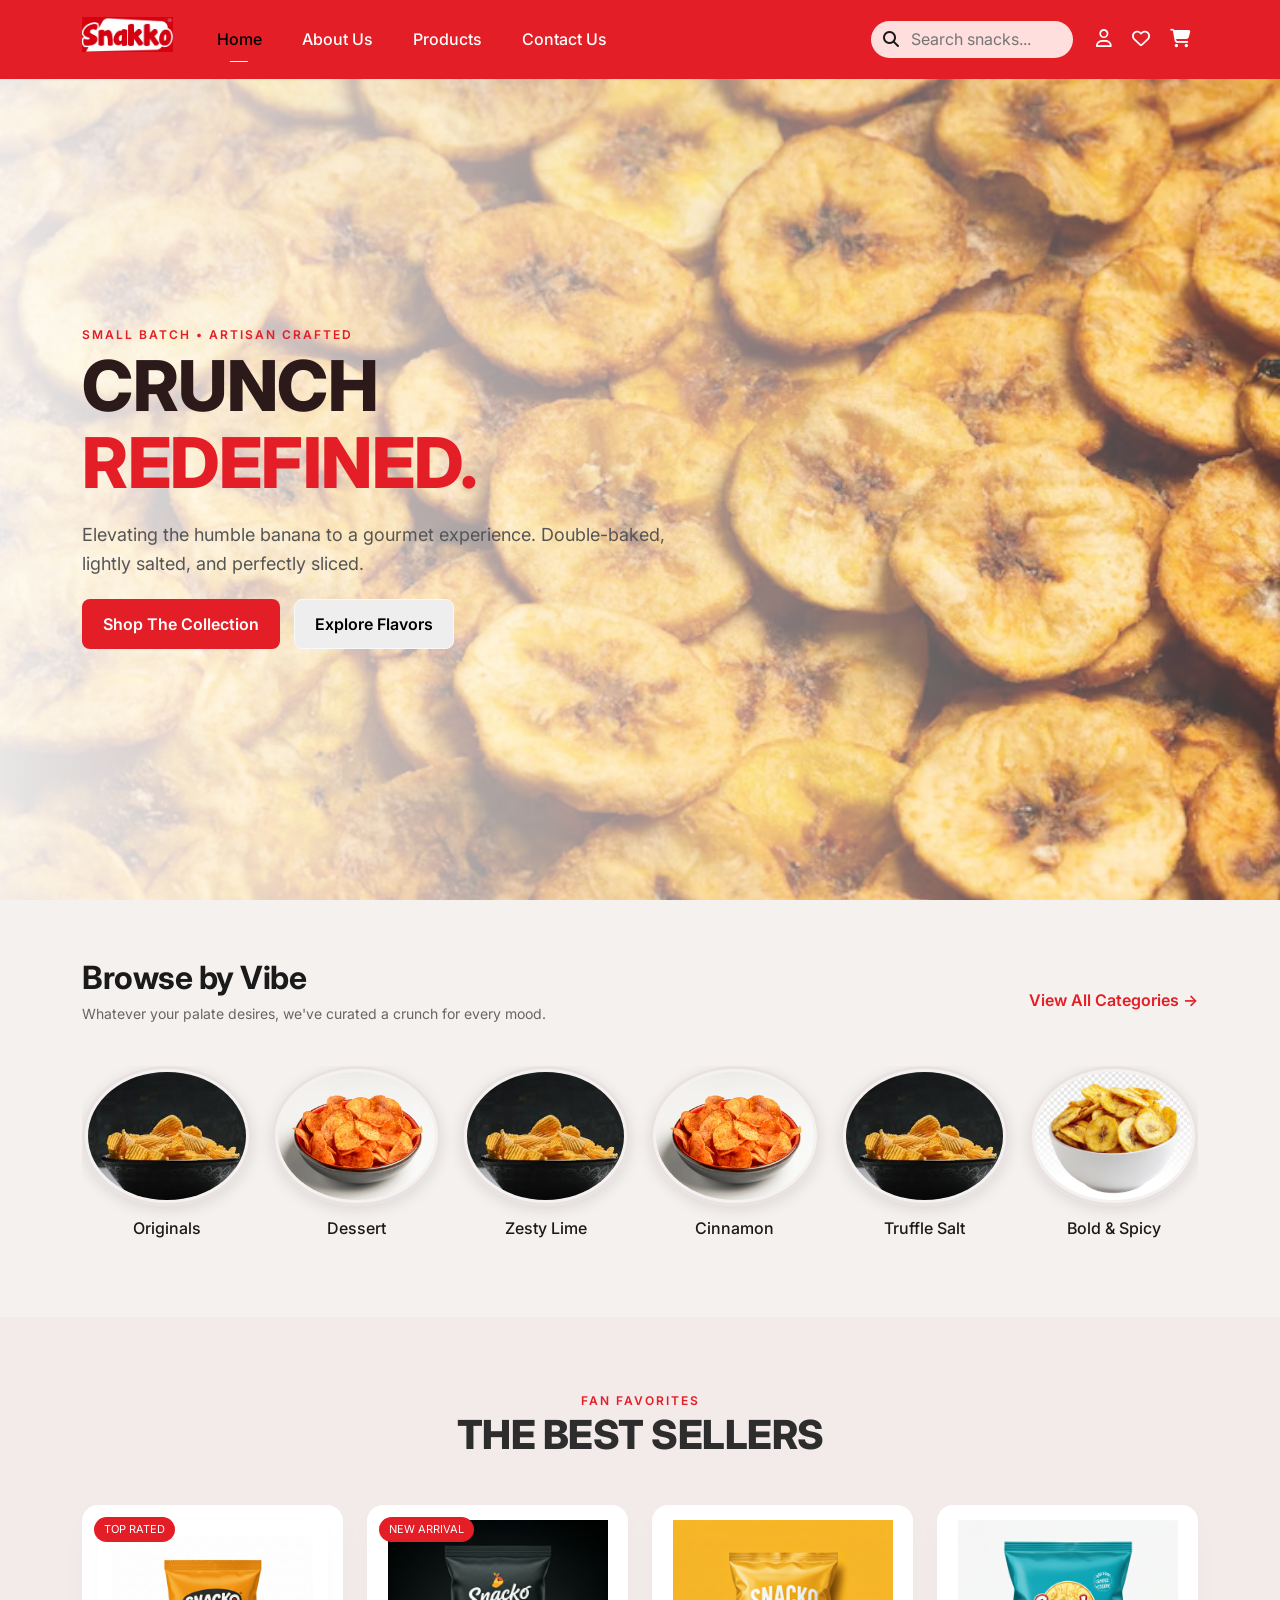
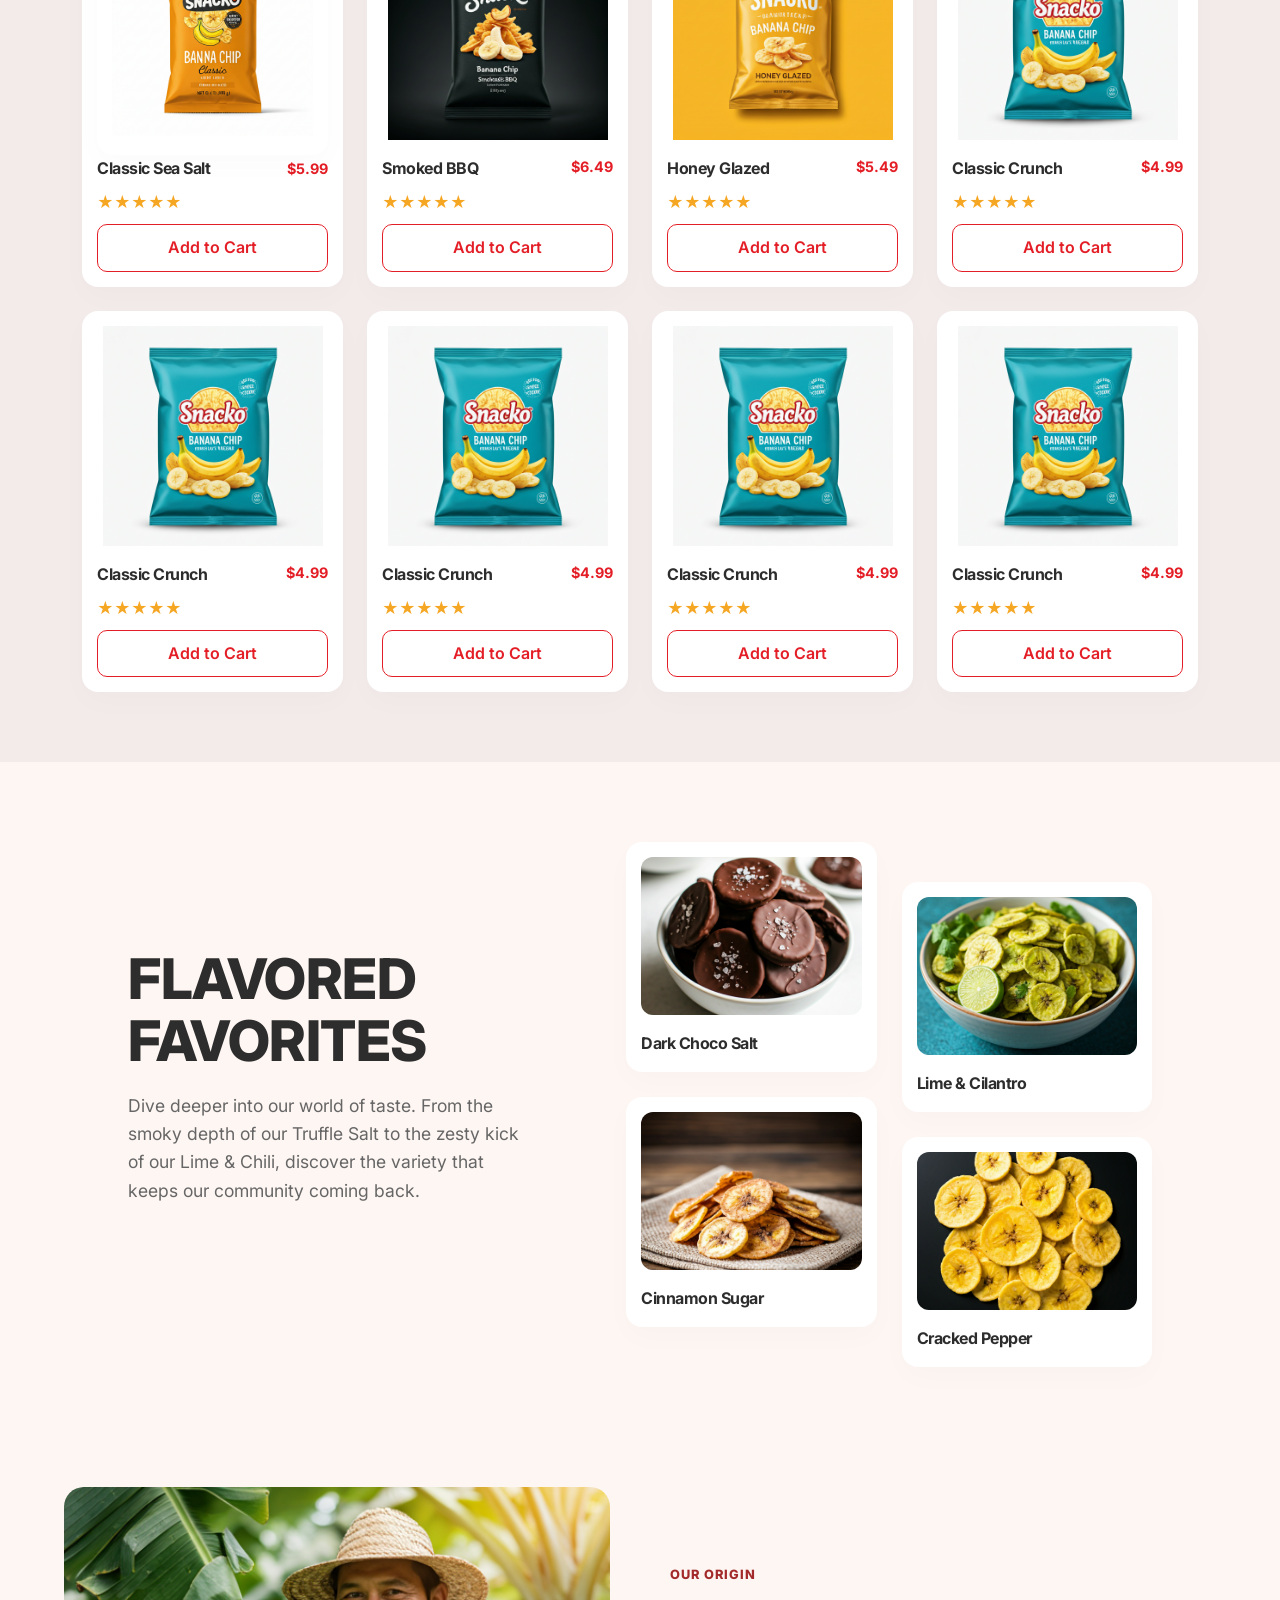
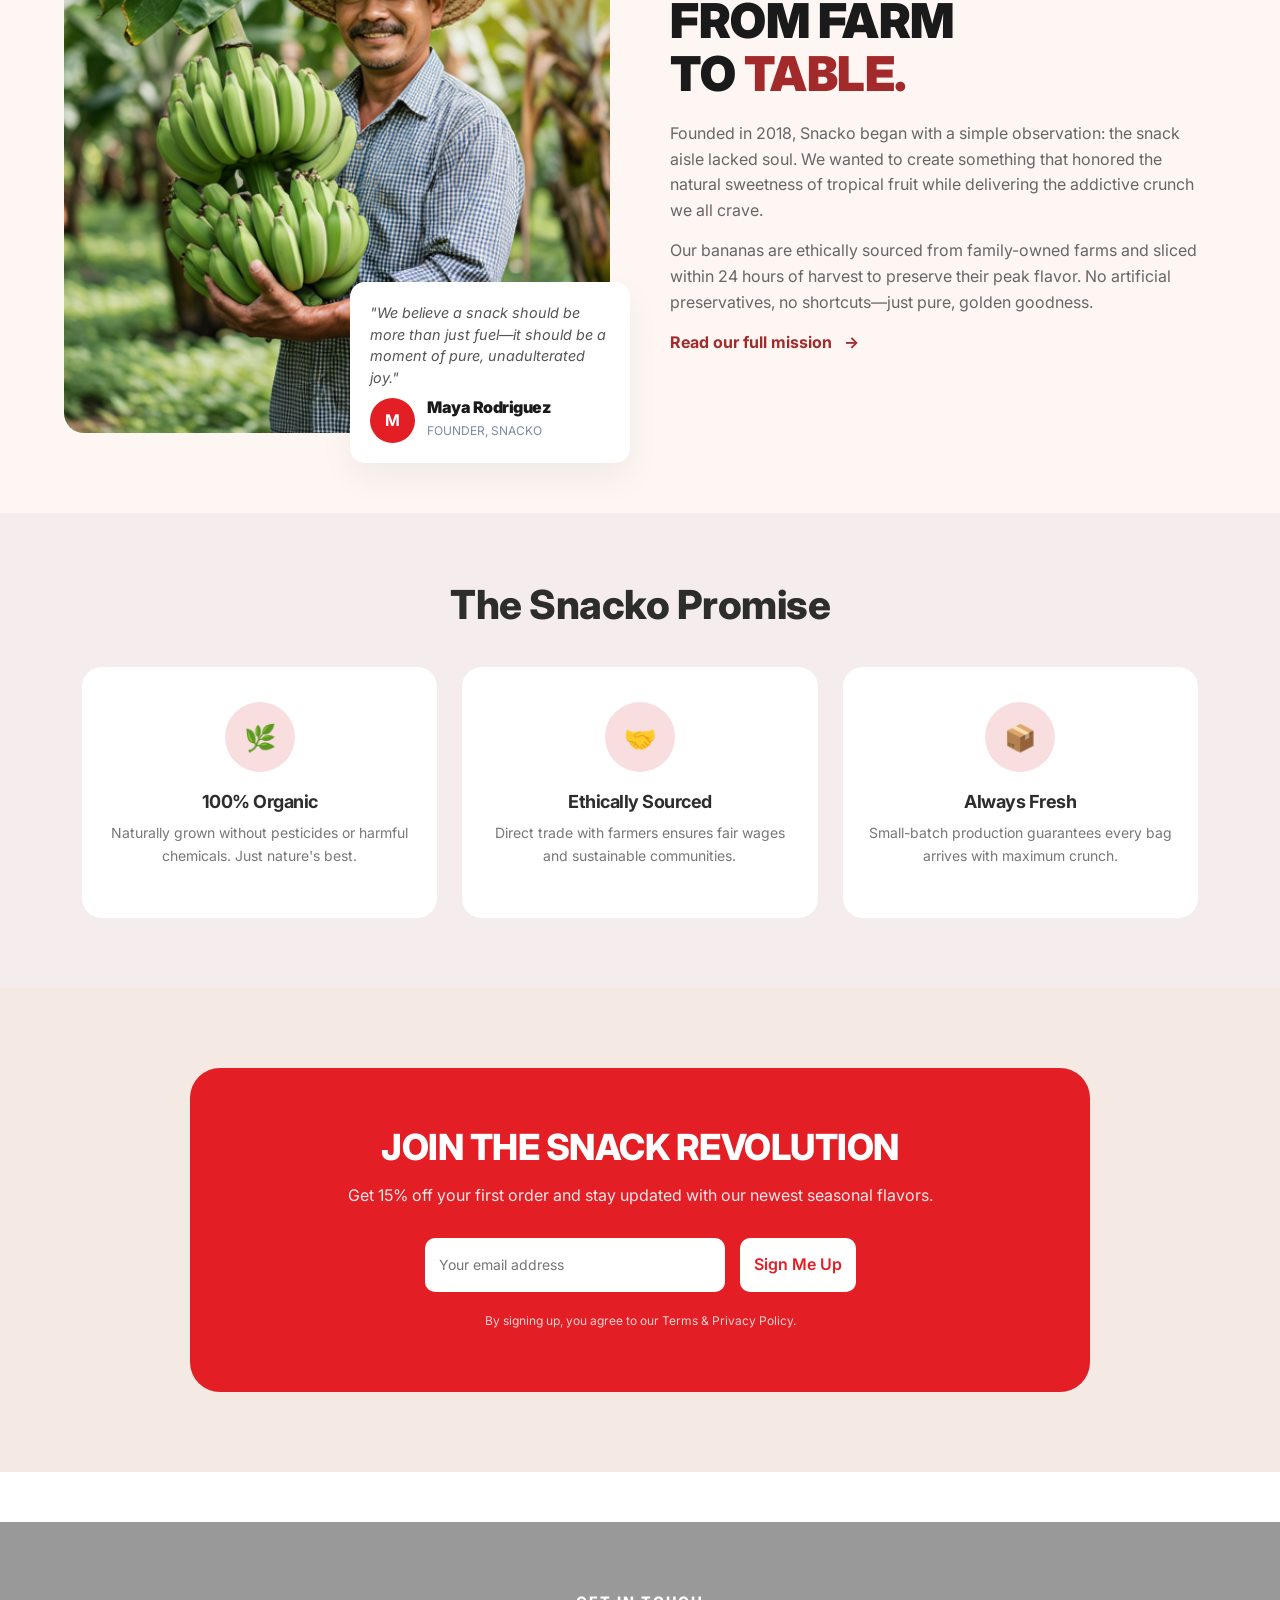
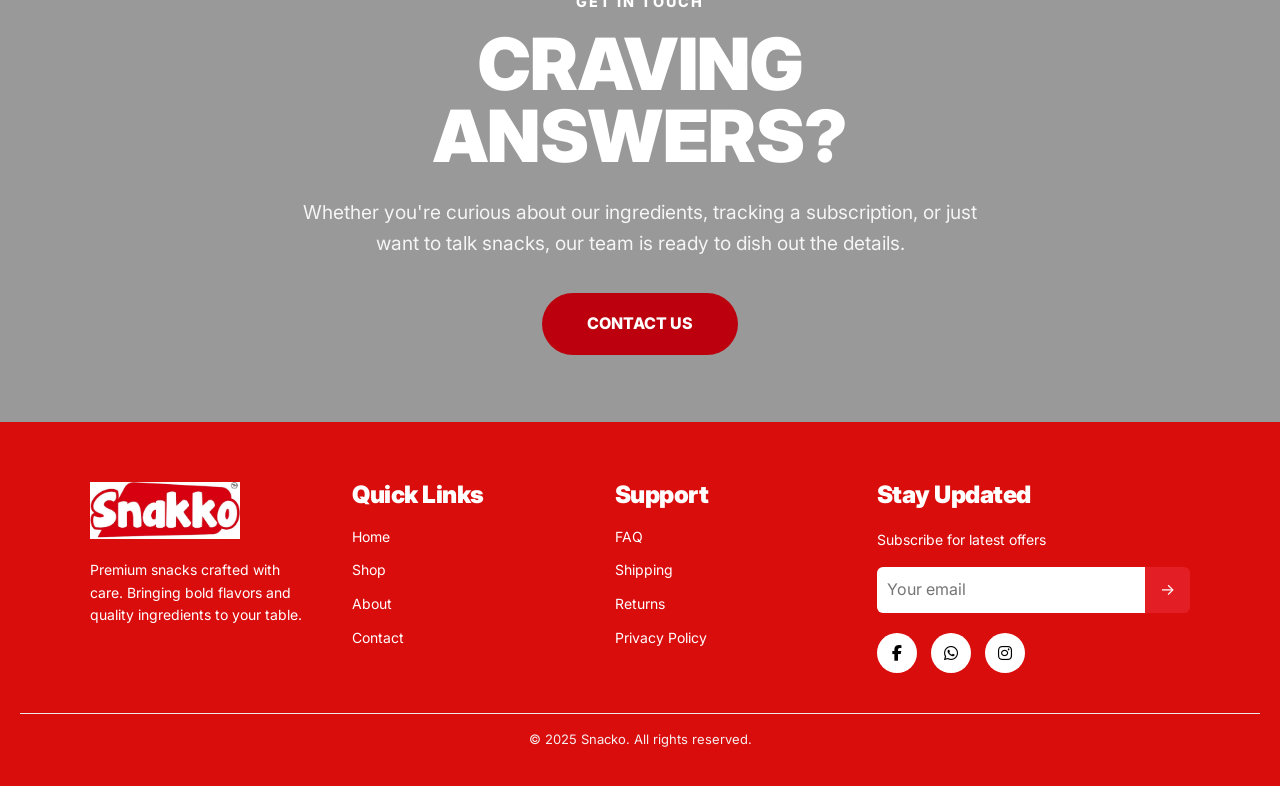
==== commit d97f2b44: "updated files" ====
--- a/index.html
+++ b/index.html
@@ -21,6 +21,49 @@
          <link rel="stylesheet" href="css/nav.css">
 </head>
 <style>
+/* 🔴 Hide mobile slider completely by default (strong rule) */
+.hero-mobile,
+.hero-mobile.owl-carousel {
+  display: none !important;
+}
+
+/* 🟢 Mobile only */
+@media (max-width: 768px) {
+
+  /* Hide desktop slider */
+  .hero-slider {
+    display: none !important;
+  }
+
+  /* Show mobile slider */
+  .hero-mobile.owl-carousel {
+    display: block !important;
+  }
+
+  /* Slide styling */
+  .hero-mobile-slide {
+    height: 50vh;
+    background-size: cover;
+    background-position: center;
+    background-repeat: no-repeat;
+
+    display: flex;
+    align-items: center;
+    justify-content: center;
+  }
+
+  /* Content styling */
+  .hero-mobile-content {
+    text-align: center;
+    color: #fff;
+    padding: 20px;
+  }
+
+  .hero-mobile-content h2 {
+    font-size: 28px;
+  }
+}
+
   
 .contact-banner {
   /* Replace with your actual background image URL */
@@ -157,6 +200,28 @@
 
 </section>
 
+<section class="hero-mobile owl-carousel">
+
+  <div class="hero-mobile-slide" style="background-image: url('images/aboutbg.png');">
+    <div class="hero-mobile-content">
+      <h2>CRUNCH REDEFINED</h2>
+      <p>Premium banana chips, made for you.</p>
+      <a href="#" class="btn btn-red">Shop Now</a>
+    </div>
+  </div>
+
+  <div class="hero-mobile-slide" style="background-image: url('images/about.png');">
+    <div class="hero-mobile-content">
+      <h2>PURE TASTE</h2>
+      <p>Crafted for crunch lovers.</p>
+      <a href="#" class="btn btn-red">Explore</a>
+    </div>
+  </div>
+
+</section>
+
+
+
 
 <section class="category-section">
   <div class="container">
@@ -397,25 +462,25 @@
       <div class="product-card">
         <div class="img-box"><img src="dark.png" alt="Dark Choco"></div>
         <h6>Dark Choco Salt</h6>
-        <span class="price">$7.50</span>
+        
       </div>
 
       <div class="product-card staggered">
         <div class="img-box"><img src="lemon.png" alt="Lime"></div>
         <h6>Lime & Cilantro</h6>
-        <span class="price">$6.25</span>
+       
       </div>
 
       <div class="product-card">
         <div class="img-box"><img src="cinnamon.png" alt="Cinnamon"></div>
         <h6>Cinnamon Sugar</h6>
-        <span class="price">$5.75</span>
+       
       </div>
 
       <div class="product-card staggered">
         <div class="img-box"><img src="cracked.png" alt="pepper"></div>
         <h6>Cracked Pepper</h6>
-        <span class="price">$6.00</span>
+       
       </div>
 
     </div>
@@ -638,6 +703,16 @@
   dots: true
 });
 
+
+$(document).ready(function(){
+  $('.hero-mobile').owlCarousel({
+    items: 1,
+    loop: true,
+    autoplay: true,
+    dots: true,
+    nav: false
+  });
+});
 
 
 
--- a/css/home.css
+++ b/css/home.css
@@ -126,26 +126,14 @@
   background: #e41e26;
 }
 
-
-
-
-
-@media (max-width: 768px) {
-  .hero-slide {
-    height: 80vh;
-    margin-top: 60px;
-  }
-
-  .hero-content h1 {
-    font-size: 40px;
-  }
-
-  .hero-content p {
-    font-size: 14px;
-  }
-}
-
-
+/* Default state */
+.hero-mobile {
+  display: none;
+}
+
+.hero-mobile {
+  display: none;
+}
 
 
 
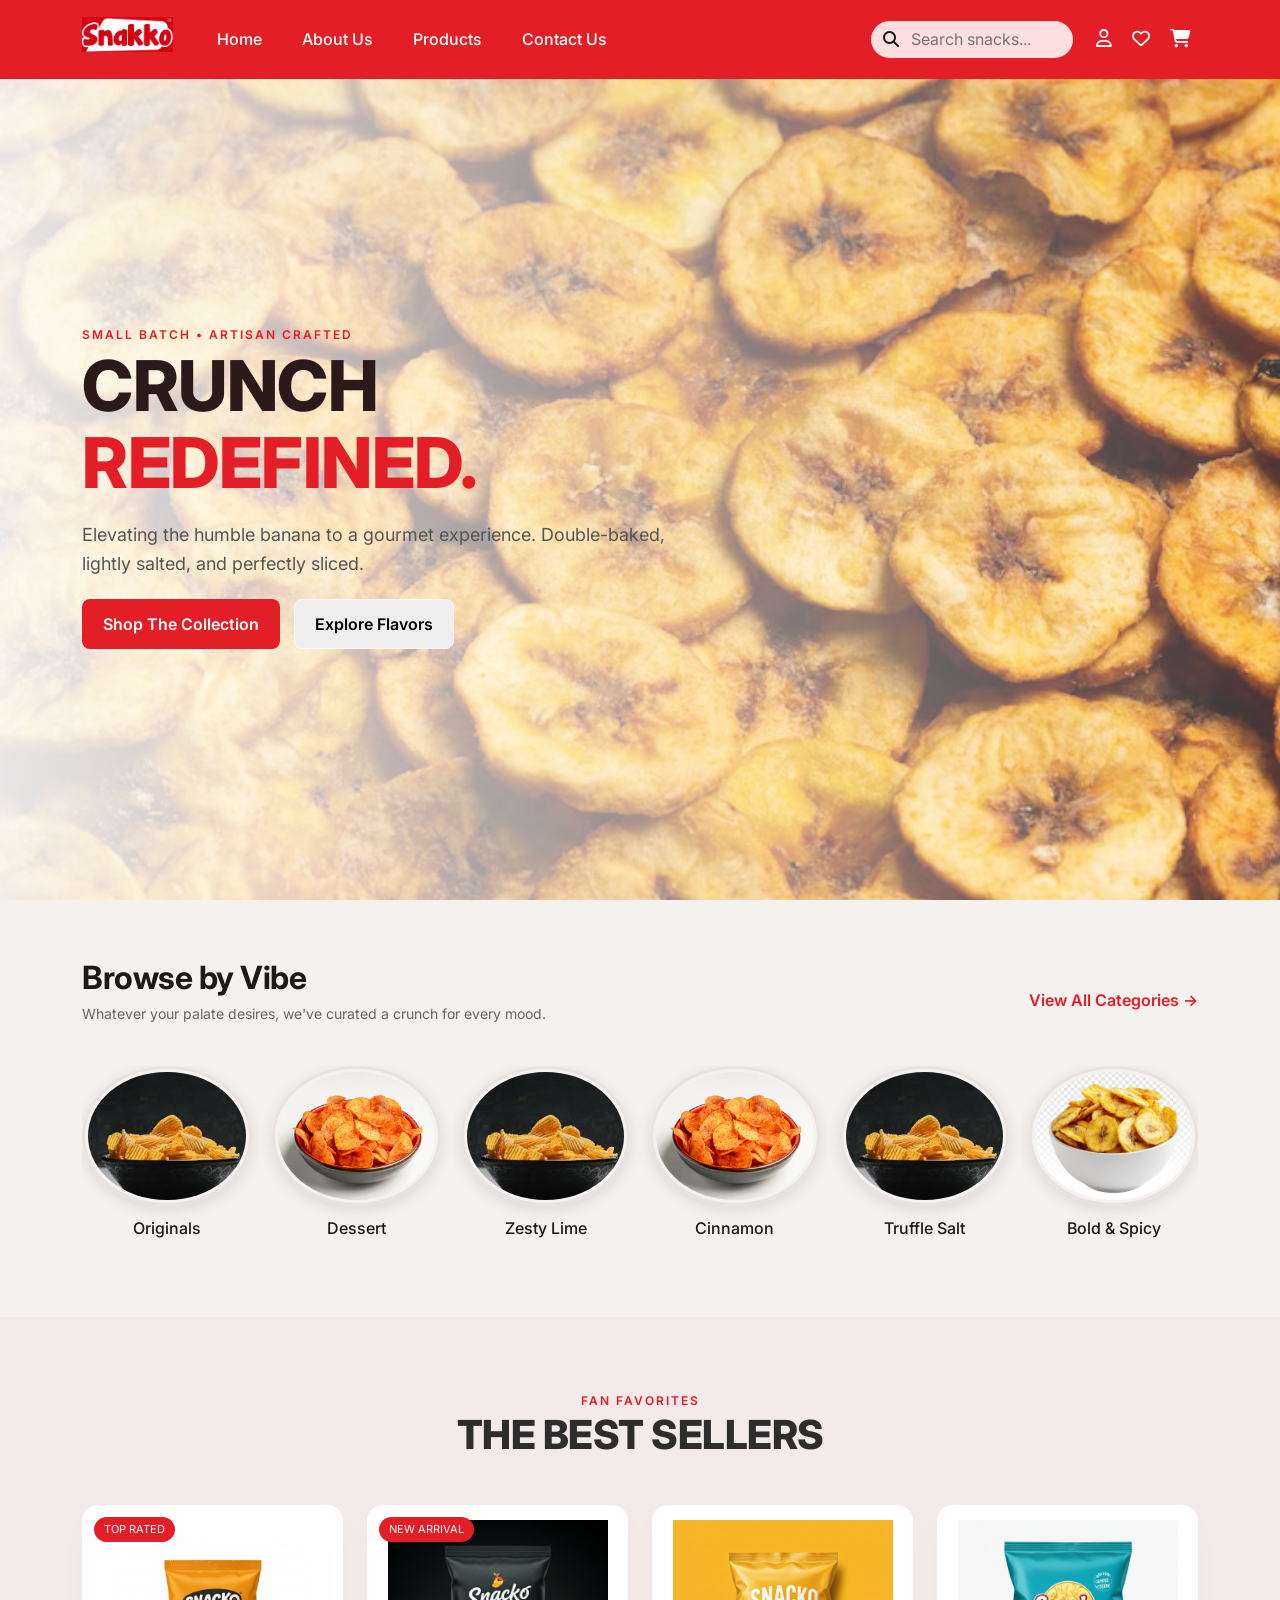
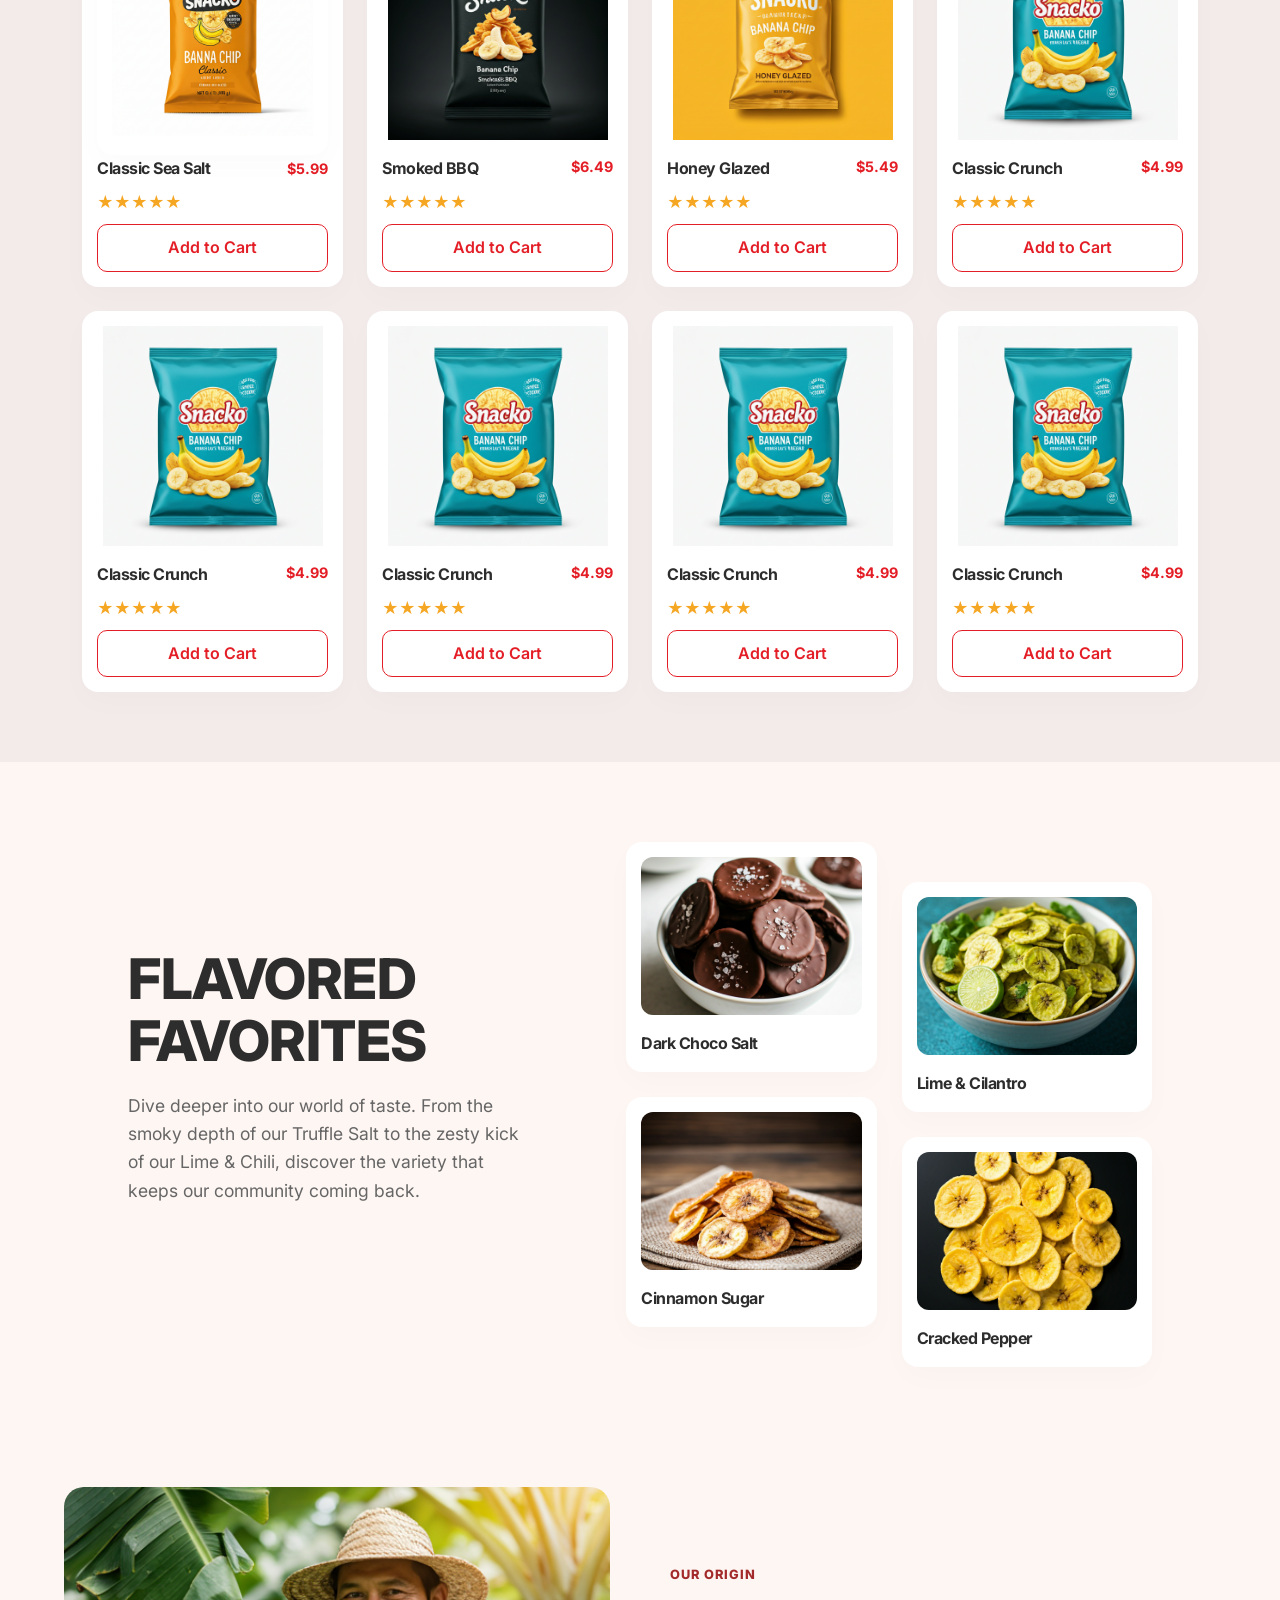
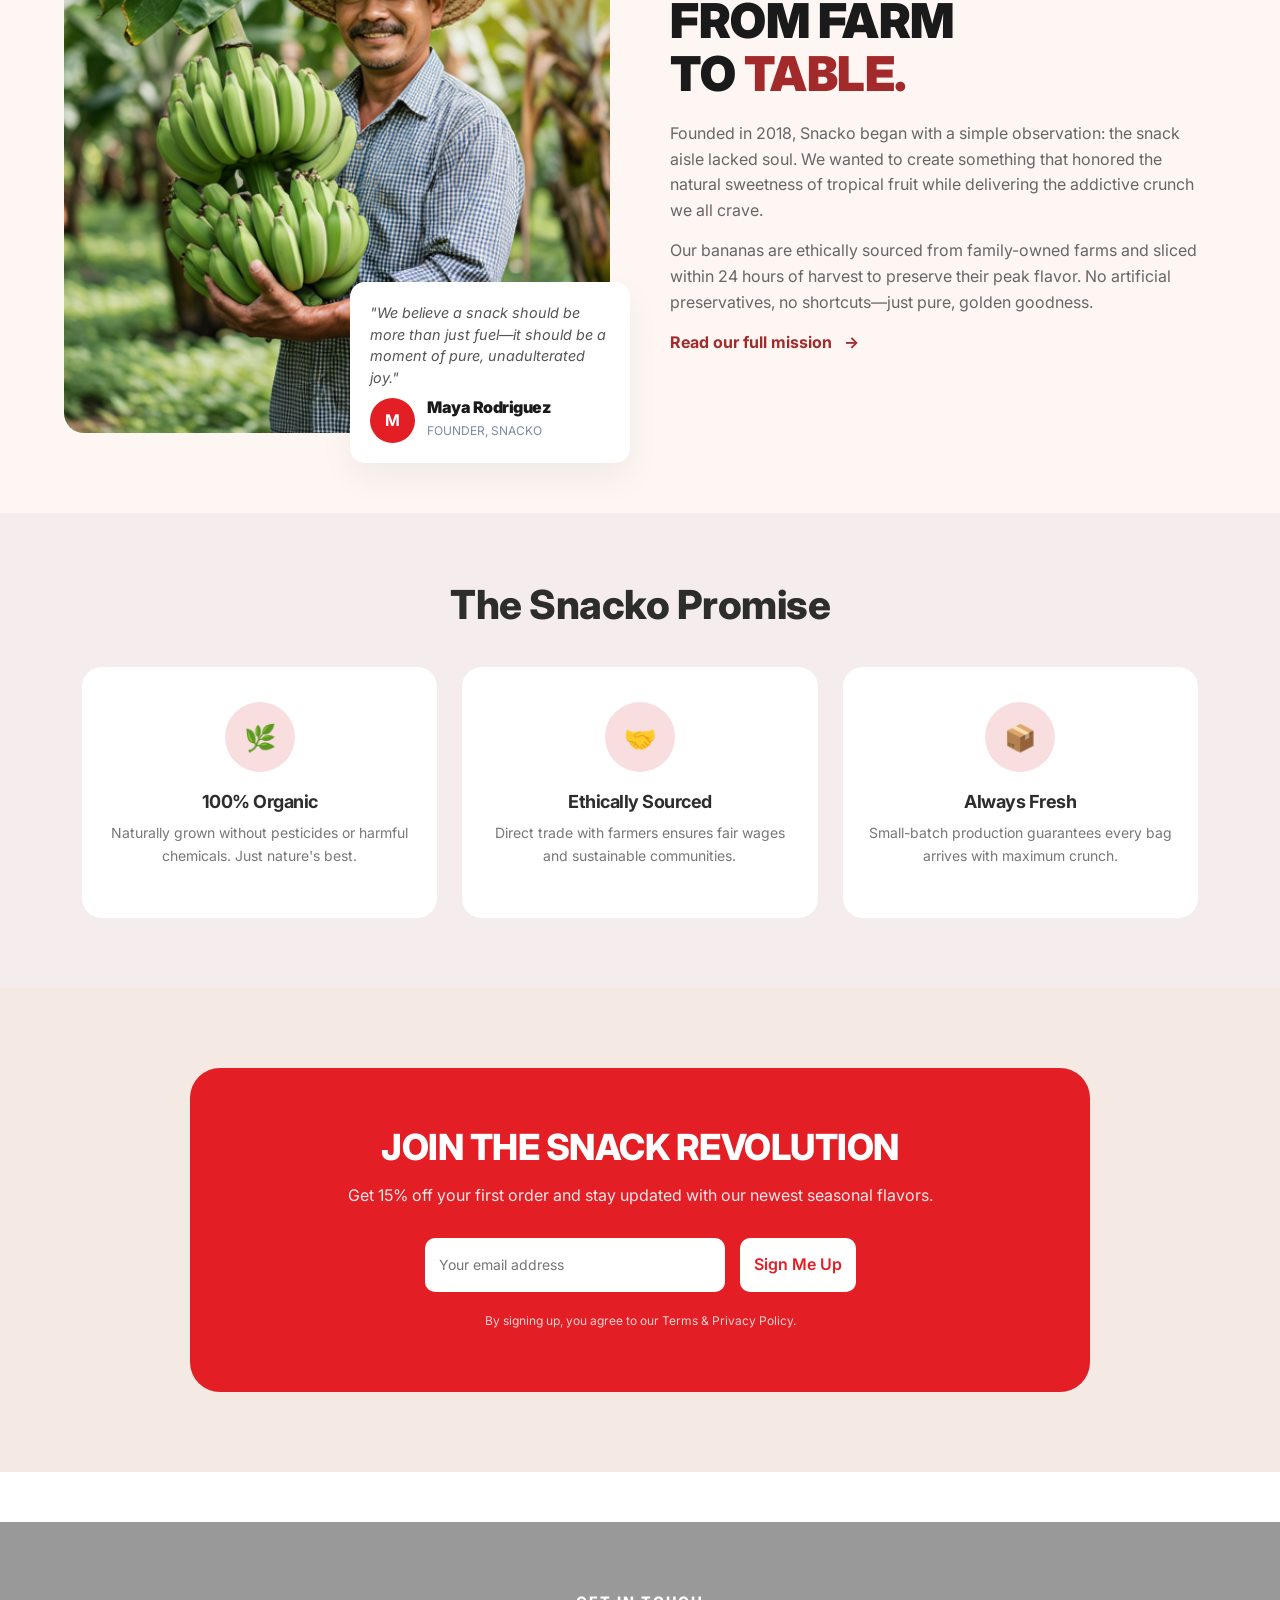
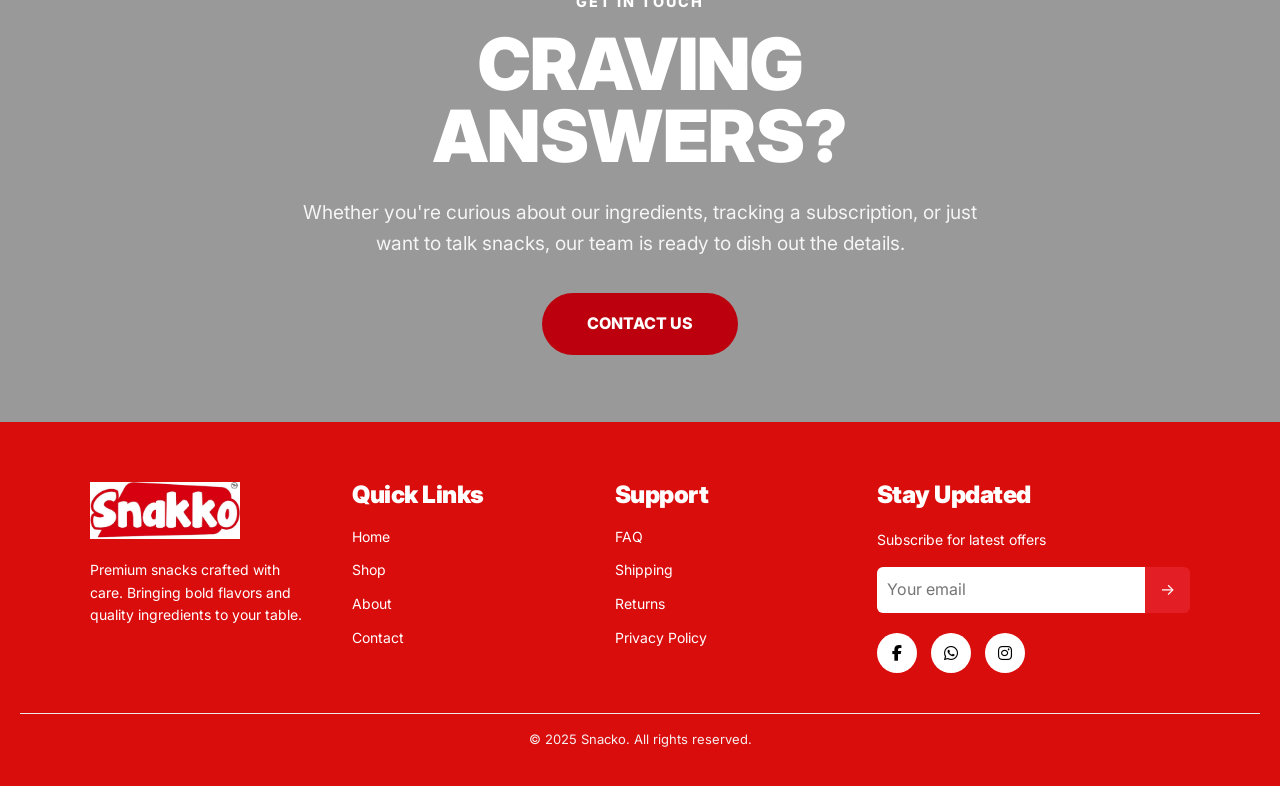
==== commit 2fd72591: "updated files" ====
--- a/index.html
+++ b/index.html
@@ -118,11 +118,11 @@
     <!-- Menu -->
     <div class="collapse navbar-collapse justify-content-center" id="navbarContent">
       
-      <ul class="navbar-nav mb-2 mb-lg-0 text-center">
-        <li class="nav-item"><a class="nav-link active" href="#">Home</a></li>
-        <li class="nav-item"><a class="nav-link" href="#">About Us</a></li>
-        <li class="nav-item"><a class="nav-link" href="#">Products</a></li>
-        <li class="nav-item"><a class="nav-link" href="#">Contact Us</a></li>
+     <ul class="navbar-nav mb-2 mb-lg-0 text-center">
+        <li class="nav-item"><a class="nav-link" href="index.html">Home</a></li>
+        <li class="nav-item"><a class="nav-link" href="about_us.html">About Us</a></li>
+        <li class="nav-item"><a class="nav-link" href="products.html">Products</a></li>
+        <li class="nav-item"><a class="nav-link" href="contact.html">Contact Us</a></li>
       </ul>
 
       <!-- Desktop Right Section -->
--- a/css/home.css
+++ b/css/home.css
@@ -472,45 +472,52 @@
   }
 }
 
-
 @media (max-width: 768px) {
-  /* Stack the main sections (Text on top, Grid on bottom) */
+
   .content-wrapper {
     grid-template-columns: 1fr;
     text-align: center;
-    gap: 30px;
-  }
-
-  /* Keep the products in two neat columns */
+    gap: 35px;
+  }
+
+  .info-side h1 {
+    font-size: 2rem;
+  }
+
+  .info-side p {
+    font-size: 0.95rem;
+    margin: 0 auto;
+  }
+
   .grid-side {
-    grid-template-columns: 1fr 1fr; 
-    gap: 12px; /* Tighter gap for smaller screens */
-  }
-
-  /* Reset the stagger so they align perfectly in the rows */
+    grid-template-columns: 1fr 1fr;
+    gap: 15px;
+  }
+
+  .product-card {
+    padding: 10px;
+  }
+
   .product-card.staggered {
-    transform: translateY(0); 
-  }
-
-  /* Shrink text slightly so it fits the smaller cards */
+    transform: translateY(0);
+  }
+
+  .img-box {
+    aspect-ratio: 1.2 / 1; /* 👈 IMPORTANT: give space for text */
+    margin-bottom: 10px;
+  }
+
   .product-card h6 {
     font-size: 0.9rem;
-  }
-
-  .price {
-    font-size: 0.85rem;
-  }
-
-  /* Adjust padding so the cards have more room */
+    line-height: 1.5;
+    margin-top: 6px;
+    display: block;
+  }
+
   .flavor-showcase {
     padding: 40px 15px;
   }
 }
-
-
-
-
-
 
 
 
